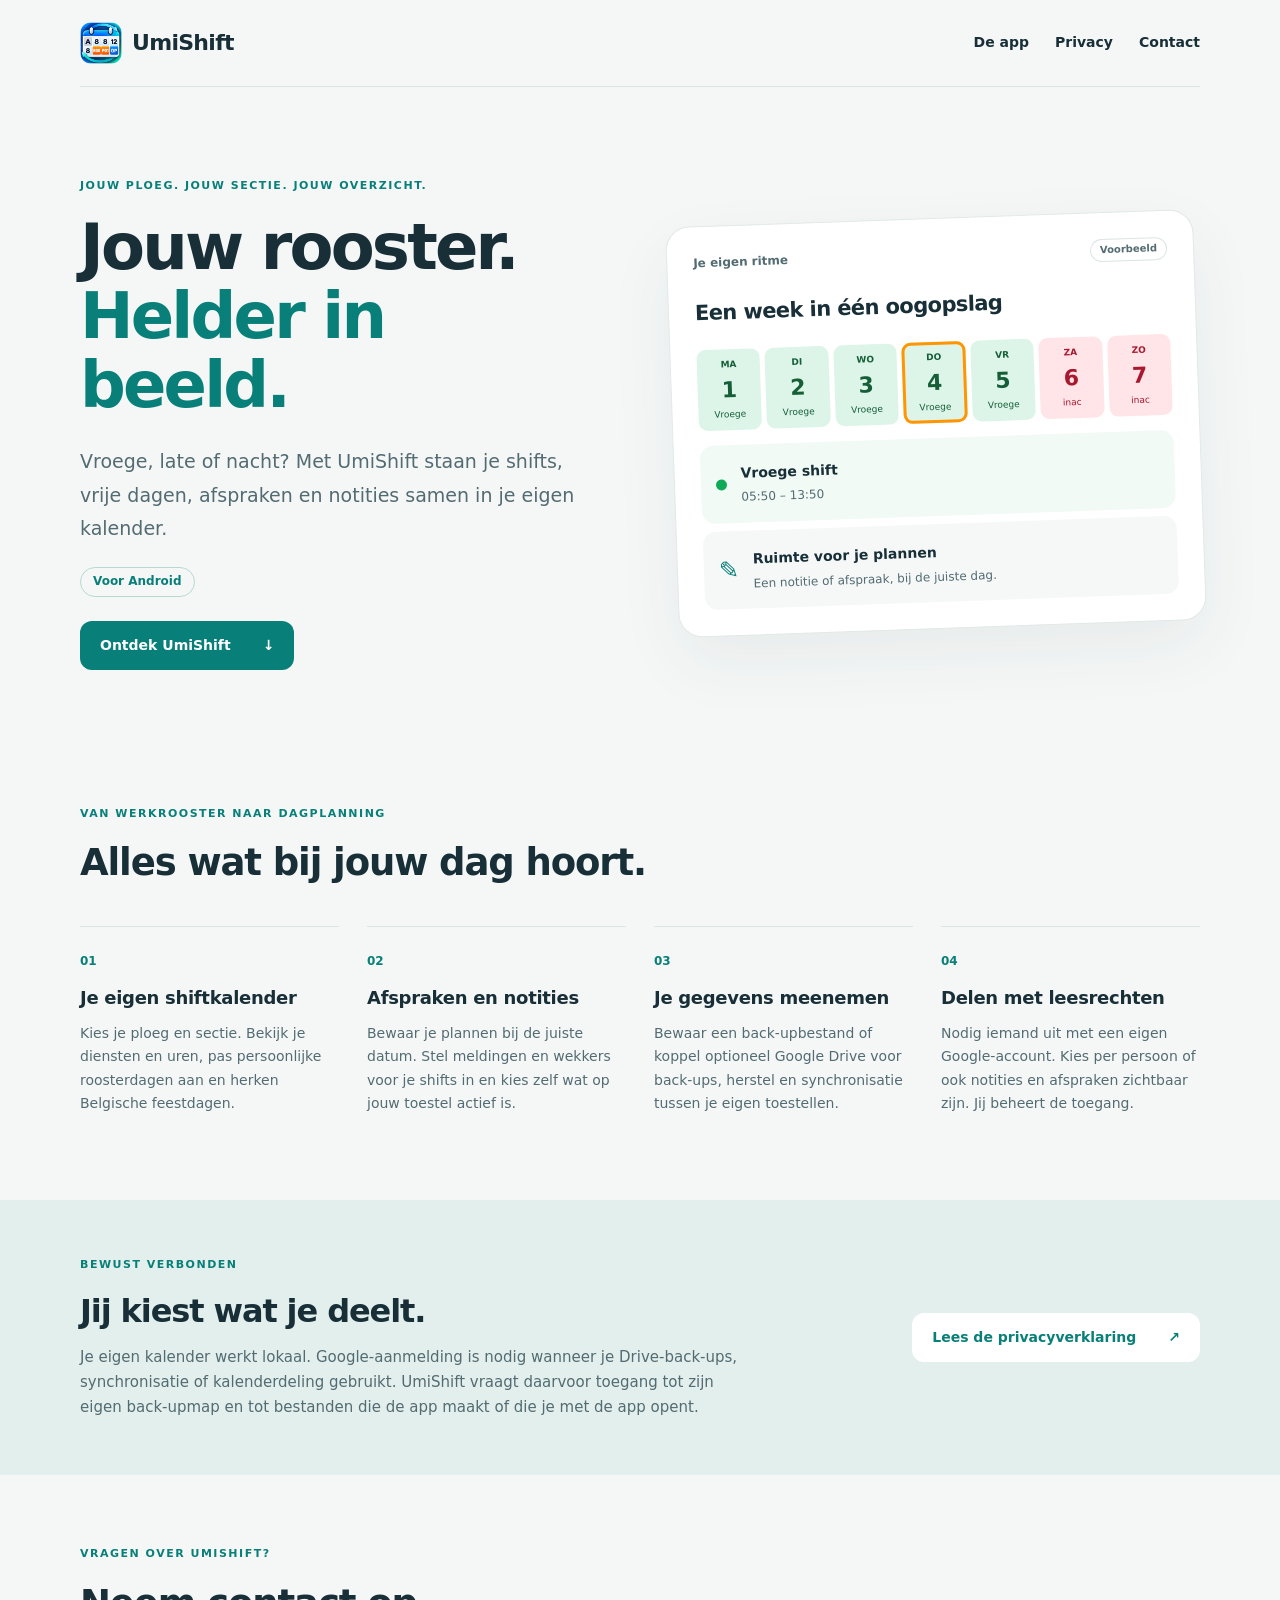
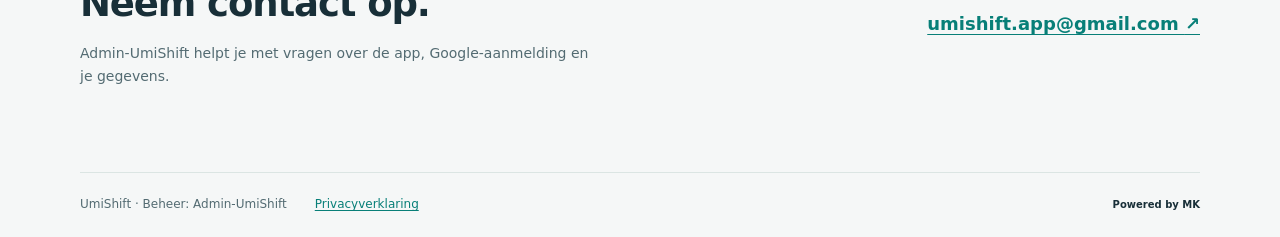
==== index.html @ 4f5712c9 "Add files via upload" ====
<!doctype html>
<html lang="nl">
<head>
  <meta charset="utf-8">
  <meta name="viewport" content="width=device-width, initial-scale=1">
  <meta name="description" content="UmiShift: je persoonlijke shiftrooster, afspraken en notities in één overzicht. Met optionele Google Drive-back-ups en kalenderdeling met leesrechten.">
  <!-- Google Search Console: voeg de ontvangen google-site-verification-meta-tag hier toe. -->
  <title>UmiShift · Jouw rooster, helder in beeld</title>
  <link rel="icon" type="image/png" href="icon.png">
  <link rel="stylesheet" href="style.css">
</head>
<body>
  <a class="skip" href="#inhoud">Naar de inhoud</a>
  <header class="site-header wrap">
    <a class="brand" href="./" aria-label="UmiShift, startpagina"><img src="icon.png" alt="" width="42" height="42"><span>UmiShift</span></a>
    <nav aria-label="Hoofdnavigatie"><a href="#mogelijkheden">De app</a><a href="privacy.html">Privacy</a><a href="mailto:umishift.app@gmail.com">Contact</a></nav>
  </header>
  <main id="inhoud">
    <section class="hero wrap">
      <div class="hero-copy">
        <p class="eyebrow">JOUW PLOEG. JOUW SECTIE. JOUW OVERZICHT.</p>
        <h1>Jouw rooster.<br><span>Helder in beeld.</span></h1>
        <p class="intro">Vroege, late of nacht? Met UmiShift staan je shifts, vrije dagen, afspraken en notities samen in je eigen kalender.</p>
        <p class="platform">Voor Android</p>
        <a class="button" href="#mogelijkheden">Ontdek UmiShift <span aria-hidden="true">↓</span></a>
      </div>
      <div class="calendar-demo" aria-label="Voorbeeld van een shiftkalender; dit zijn geen persoonlijke gegevens">
        <div class="demo-top"><span>Je eigen ritme</span><span class="demo-tag">Voorbeeld</span></div>
        <div class="demo-title">Een week in één oogopslag</div>
        <div class="demo-grid">
          <div><span>MA</span><strong>1</strong><small>Vroege</small></div>
          <div><span>DI</span><strong>2</strong><small>Vroege</small></div>
          <div><span>WO</span><strong>3</strong><small>Vroege</small></div>
          <div class="demo-selected"><span>DO</span><strong>4</strong><small>Vroege</small></div>
          <div><span>VR</span><strong>5</strong><small>Vroege</small></div>
          <div class="demo-off"><span>ZA</span><strong>6</strong><small>inac</small></div>
          <div class="demo-off"><span>ZO</span><strong>7</strong><small>inac</small></div>
        </div>
        <div class="demo-day"><span class="dot" aria-hidden="true"></span><div><strong>Vroege shift</strong><p>05:50 – 13:50</p></div></div>
        <div class="demo-note"><span aria-hidden="true">✎</span><div><strong>Ruimte voor je plannen</strong><p>Een notitie of afspraak, bij de juiste dag.</p></div></div>
      </div>
    </section>
    <section class="features wrap" id="mogelijkheden" aria-labelledby="features-title">
      <p class="eyebrow">VAN WERKROOSTER NAAR DAGPLANNING</p>
      <h2 id="features-title">Alles wat bij jouw dag hoort.</h2>
      <div class="feature-grid">
        <article><span class="number">01</span><h3>Je eigen shiftkalender</h3><p>Kies je ploeg en sectie. Bekijk je diensten en uren, pas persoonlijke roosterdagen aan en herken Belgische feestdagen.</p></article>
        <article><span class="number">02</span><h3>Afspraken en notities</h3><p>Bewaar je plannen bij de juiste datum. Stel meldingen en wekkers voor je shifts in en kies zelf wat op jouw toestel actief is.</p></article>
        <article><span class="number">03</span><h3>Je gegevens meenemen</h3><p>Bewaar een back-upbestand of koppel optioneel Google Drive voor back-ups, herstel en synchronisatie tussen je eigen toestellen.</p></article>
        <article><span class="number">04</span><h3>Delen met leesrechten</h3><p>Nodig iemand uit met een eigen Google-account. Kies per persoon of ook notities en afspraken zichtbaar zijn. Jij beheert de toegang.</p></article>
      </div>
    </section>
    <section class="privacy-strip">
      <div class="wrap privacy-strip-inner"><div><p class="eyebrow">BEWUST VERBONDEN</p><h2>Jij kiest wat je deelt.</h2><p>Je eigen kalender werkt lokaal. Google-aanmelding is nodig wanneer je Drive-back-ups, synchronisatie of kalenderdeling gebruikt. UmiShift vraagt daarvoor toegang tot zijn eigen back-upmap en tot bestanden die de app maakt of die je met de app opent.</p></div><a class="button button-light" href="privacy.html">Lees de privacyverklaring <span aria-hidden="true">↗</span></a></div>
    </section>
    <section class="contact wrap" aria-labelledby="contact-title"><div><p class="eyebrow">VRAGEN OVER UMISHIFT?</p><h2 id="contact-title">Neem contact op.</h2><p>Admin-UmiShift helpt je met vragen over de app, Google-aanmelding en je gegevens.</p></div><a class="contact-link" href="mailto:umishift.app@gmail.com">umishift.app@gmail.com <span aria-hidden="true">↗</span></a></section>
  </main>
  <footer class="site-footer wrap"><span>UmiShift · Beheer: Admin-UmiShift</span><a href="privacy.html">Privacyverklaring</a><small>Powered by MK</small></footer>
</body>
</html>
---- style.css ----
:root{color-scheme:light;--ink:#182f38;--teal:#087f78;--paper:#f5f7f7;--muted:#536b72;--line:#dbe5e3}*{box-sizing:border-box}html{scroll-behavior:smooth;scroll-padding-top:24px}body{margin:0;background:var(--paper);color:var(--ink);font-family:system-ui,-apple-system,"Segoe UI",sans-serif;font-size:16px;line-height:1.65}a{color:var(--teal);text-underline-offset:.2em}a:hover{text-decoration-thickness:2px}a:focus-visible{outline:3px solid #ff9500;outline-offset:5px;border-radius:3px}.wrap{width:min(1120px,calc(100% - 48px));margin-inline:auto}.skip{position:absolute;top:-100px;left:12px;background:white;padding:12px;z-index:10}.skip:focus{top:10px}.site-header{display:flex;justify-content:space-between;align-items:center;gap:20px;padding-block:22px;border-bottom:1px solid var(--line)}.brand{display:flex;align-items:center;gap:10px;font-size:22px;font-weight:800;letter-spacing:-.7px;color:var(--ink);text-decoration:none}.brand img{border-radius:11px}.site-header nav{display:flex;gap:26px;flex-wrap:wrap;font-size:14px;font-weight:600}.site-header nav a{color:var(--ink);text-decoration:none}.site-header nav a:hover{text-decoration:underline}.hero{display:grid;grid-template-columns:1fr 1fr;gap:64px;align-items:center;padding-block:90px 100px}.eyebrow{font-size:11px;letter-spacing:1.5px;font-weight:800;color:var(--teal);margin:0 0 18px}h1{font-size:clamp(40px,5.2vw,64px);font-weight:800;line-height:1.08;letter-spacing:-2.8px;margin:0 0 25px}h1 span{color:var(--teal)}.intro{font-size:19px;line-height:1.75;color:var(--muted);margin:0 0 22px}.platform{display:inline-flex;font-size:12px;font-weight:700;border:1px solid #b8d8d2;border-radius:30px;padding:4px 12px;color:var(--teal);margin:0 0 24px}.button{display:flex;align-items:center;justify-content:space-between;gap:32px;width:fit-content;padding:13px 20px;border-radius:12px;background:var(--teal);color:white;text-decoration:none;font-weight:700;font-size:14px;transition:background .15s}.button:hover{background:#05615c}.calendar-demo{padding:26px;background:white;border:1px solid #e1e9e7;border-radius:24px;box-shadow:0 25px 65px #183e3710;transform:rotate(-2deg)}.demo-top{display:flex;align-items:center;justify-content:space-between;gap:12px;font-size:12px;font-weight:700;color:var(--muted)}.demo-tag{border:1px solid var(--line);border-radius:20px;padding:2px 9px;font-size:10px}.demo-title{font-weight:750;font-size:21px;letter-spacing:-.6px;margin-block:20px}.demo-grid{display:grid;grid-template-columns:repeat(7,minmax(0,1fr));gap:5px}.demo-grid>div{padding:8px 1px;background:#ddf5e8;color:#155e37;text-align:center;border-radius:9px;display:flex;flex-direction:column;align-items:center}.demo-grid span{font-size:9px;font-weight:700}.demo-grid strong{font-size:22px;line-height:1.6}.demo-grid small{font-size:9px}.demo-grid .demo-off{background:#ffe5e8;color:#a8182f}.demo-grid .demo-selected{outline:3px solid #ff9500;outline-offset:-3px}.demo-day,.demo-note{display:flex;align-items:center;gap:14px;border-radius:13px;padding:15px;margin-top:15px}.demo-day{background:#f1faf5}.demo-note{background:#f6f8f8;margin-top:8px}.demo-day strong,.demo-note strong{font-size:14px}.demo-day p,.demo-note p{font-size:12px;color:var(--muted);margin:2px 0 0}.dot{width:11px;height:11px;border-radius:50%;background:#10a957;flex-shrink:0}.demo-note>span{color:var(--teal);font-size:24px}.features{padding-block:35px 85px}h2{font-size:clamp(28px,3vw,37px);font-weight:750;letter-spacing:-1.1px;line-height:1.2;margin:0 0 25px}.feature-grid{display:grid;grid-template-columns:repeat(4,1fr);gap:28px;margin-top:40px}.feature-grid article{border-top:1px solid var(--line);padding-top:20px}.number{font-size:12px;color:var(--teal);font-weight:750}h3{font-size:18px;line-height:1.35;margin:13px 0 12px;letter-spacing:-.3px}.feature-grid p{font-size:14px;color:var(--muted);margin:0}.privacy-strip{background:#e3efec;padding-block:56px}.privacy-strip-inner{display:flex;gap:55px;align-items:center;justify-content:space-between}.privacy-strip-inner>div{max-width:680px}.privacy-strip h2{font-size:32px;margin-bottom:15px}.privacy-strip p:not(.eyebrow){font-size:15px;color:var(--muted);margin-bottom:0}.button-light{background:white;color:var(--teal);flex-shrink:0}.button-light:hover{background:#f7fbfa}.contact{padding-block:70px;display:flex;align-items:center;justify-content:space-between;gap:40px}.contact h2{margin-bottom:16px}.contact p:not(.eyebrow){max-width:520px;color:var(--muted);font-size:14px}.contact-link{font-weight:700;font-size:18px;overflow-wrap:anywhere}.site-footer{border-top:1px solid var(--line);padding-block:22px;display:flex;align-items:center;gap:28px;font-size:12px;color:var(--muted);flex-wrap:wrap}.site-footer small{margin-left:auto;font-size:10px;font-weight:800;color:var(--ink)}.policy{max-width:800px;padding-block:65px 75px}.policy h1{font-size:clamp(35px,5vw,52px);letter-spacing:-1.8px;overflow-wrap:anywhere}.policy-date{font-size:13px;color:var(--muted);margin-block:-10px 25px}.policy .intro{font-size:18px}.policy section{padding-block:20px;border-bottom:1px solid var(--line)}.policy h2{font-size:23px;letter-spacing:-.5px;margin:12px 0 15px}.policy p,.policy li{font-size:15px}.policy li{padding-left:4px;margin-bottom:8px}.policy ul{padding-left:22px}.policy code{background:#e7eeec;padding:2px 5px;border-radius:4px;overflow-wrap:anywhere;font-size:13px}.policy>.button{margin-top:35px}@media(max-width:1000px){.hero{gap:34px}.calendar-demo{padding:20px}.demo-title{font-size:18px}.privacy-strip-inner{flex-direction:column;align-items:flex-start;gap:26px}.feature-grid{grid-template-columns:repeat(2,1fr)}.contact{align-items:flex-start;flex-direction:column;gap:12px}}@media(max-width:660px){.wrap{width:calc(100% - 36px)}.site-header{padding-block:16px;gap:15px;align-items:flex-start}.brand{font-size:20px;gap:7px}.brand img{width:34px;height:34px}.site-header nav{gap:10px 16px;font-size:12px;justify-content:flex-end}.hero{grid-template-columns:1fr;padding-block:48px 55px;gap:42px}h1{font-size:45px;letter-spacing:-2px}.intro{font-size:17px}.eyebrow{font-size:10px;letter-spacing:1.1px}.calendar-demo{max-width:450px;width:100%;margin-inline:auto;transform:none;padding:18px}.demo-title{font-size:20px}.demo-grid strong{font-size:21px}.features{padding-block:20px 50px}.feature-grid{gap:28px 22px;margin-top:25px}.feature-grid p{font-size:13px}h3{font-size:16px}.privacy-strip{padding-block:38px}.privacy-strip h2{font-size:29px}.contact{padding-block:44px}.contact-link{font-size:16px}.site-footer{gap:12px 24px}.site-footer small{margin-left:0;width:100%}.policy{padding-block:40px 50px}.policy h1{font-size:38px}.policy h2{font-size:21px}.policy .intro{font-size:17px}}@media(prefers-reduced-motion:reduce){html{scroll-behavior:auto}.button{transition:none}}
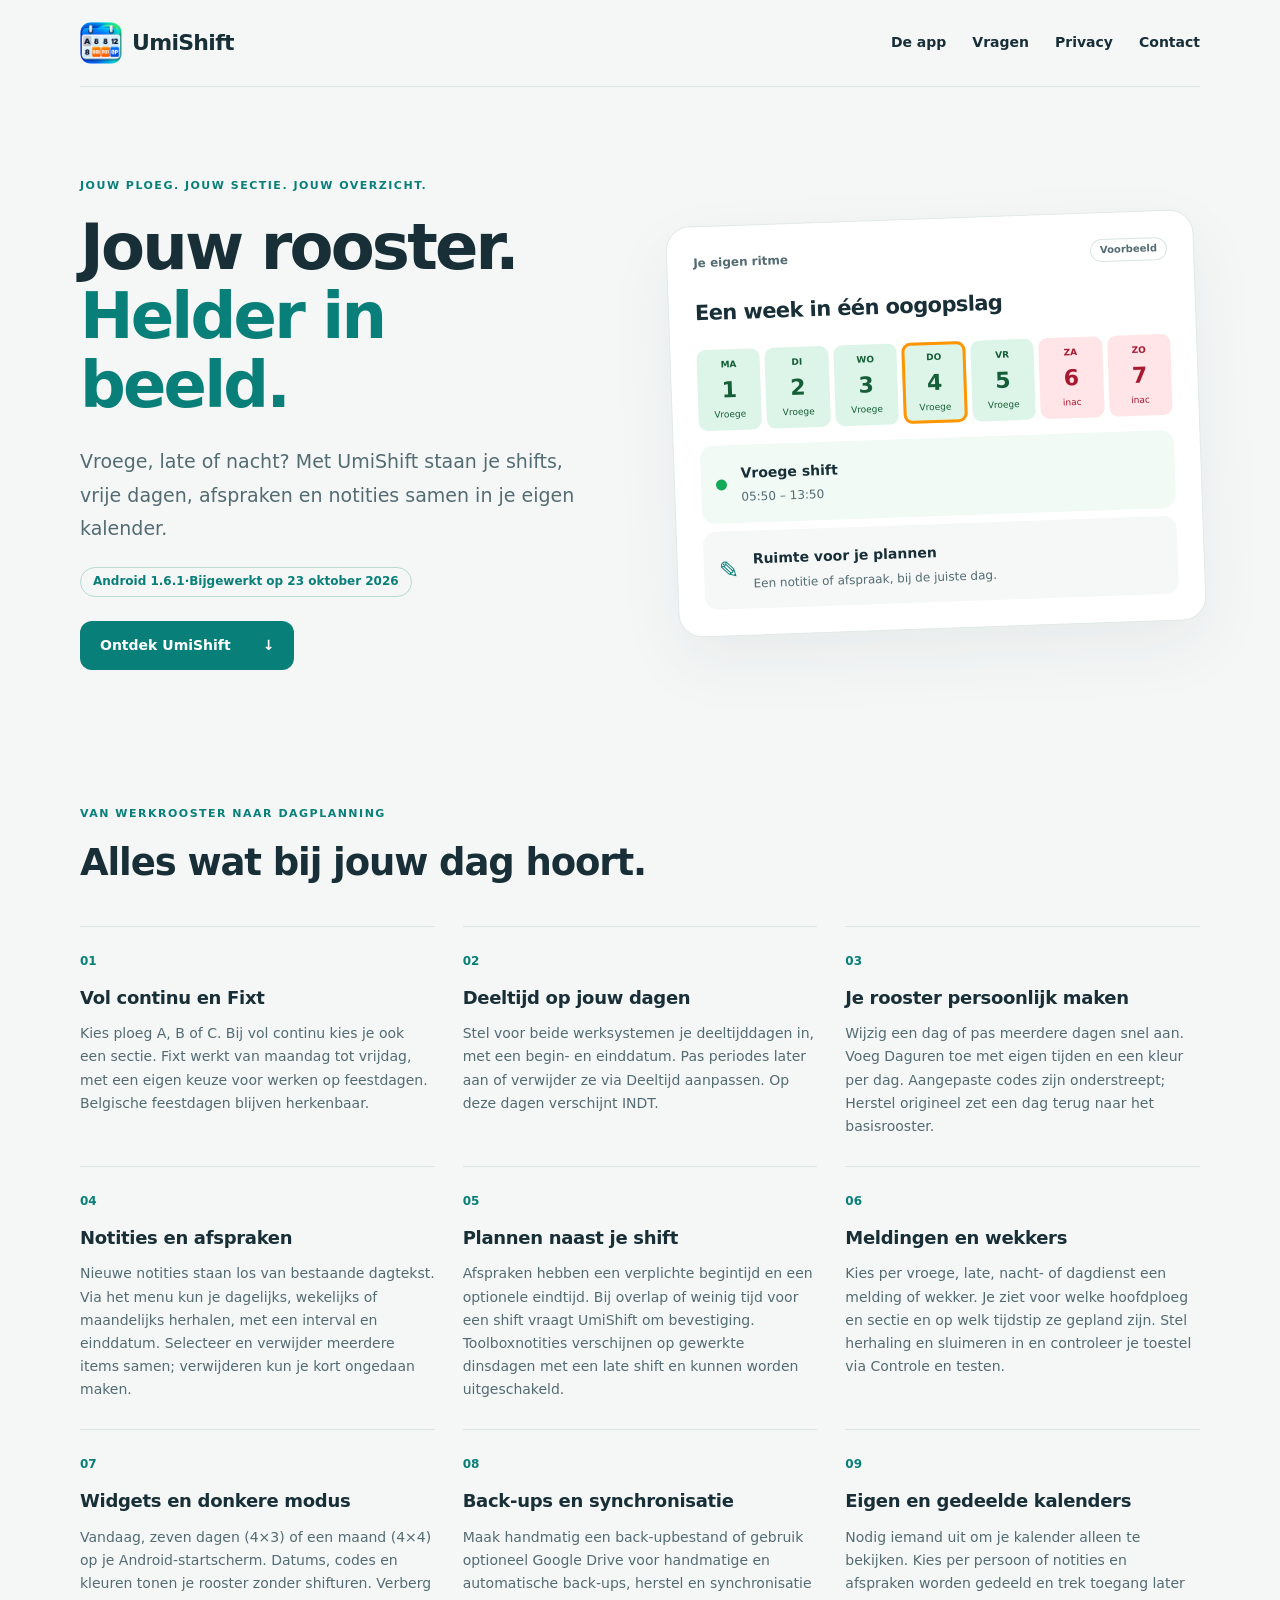
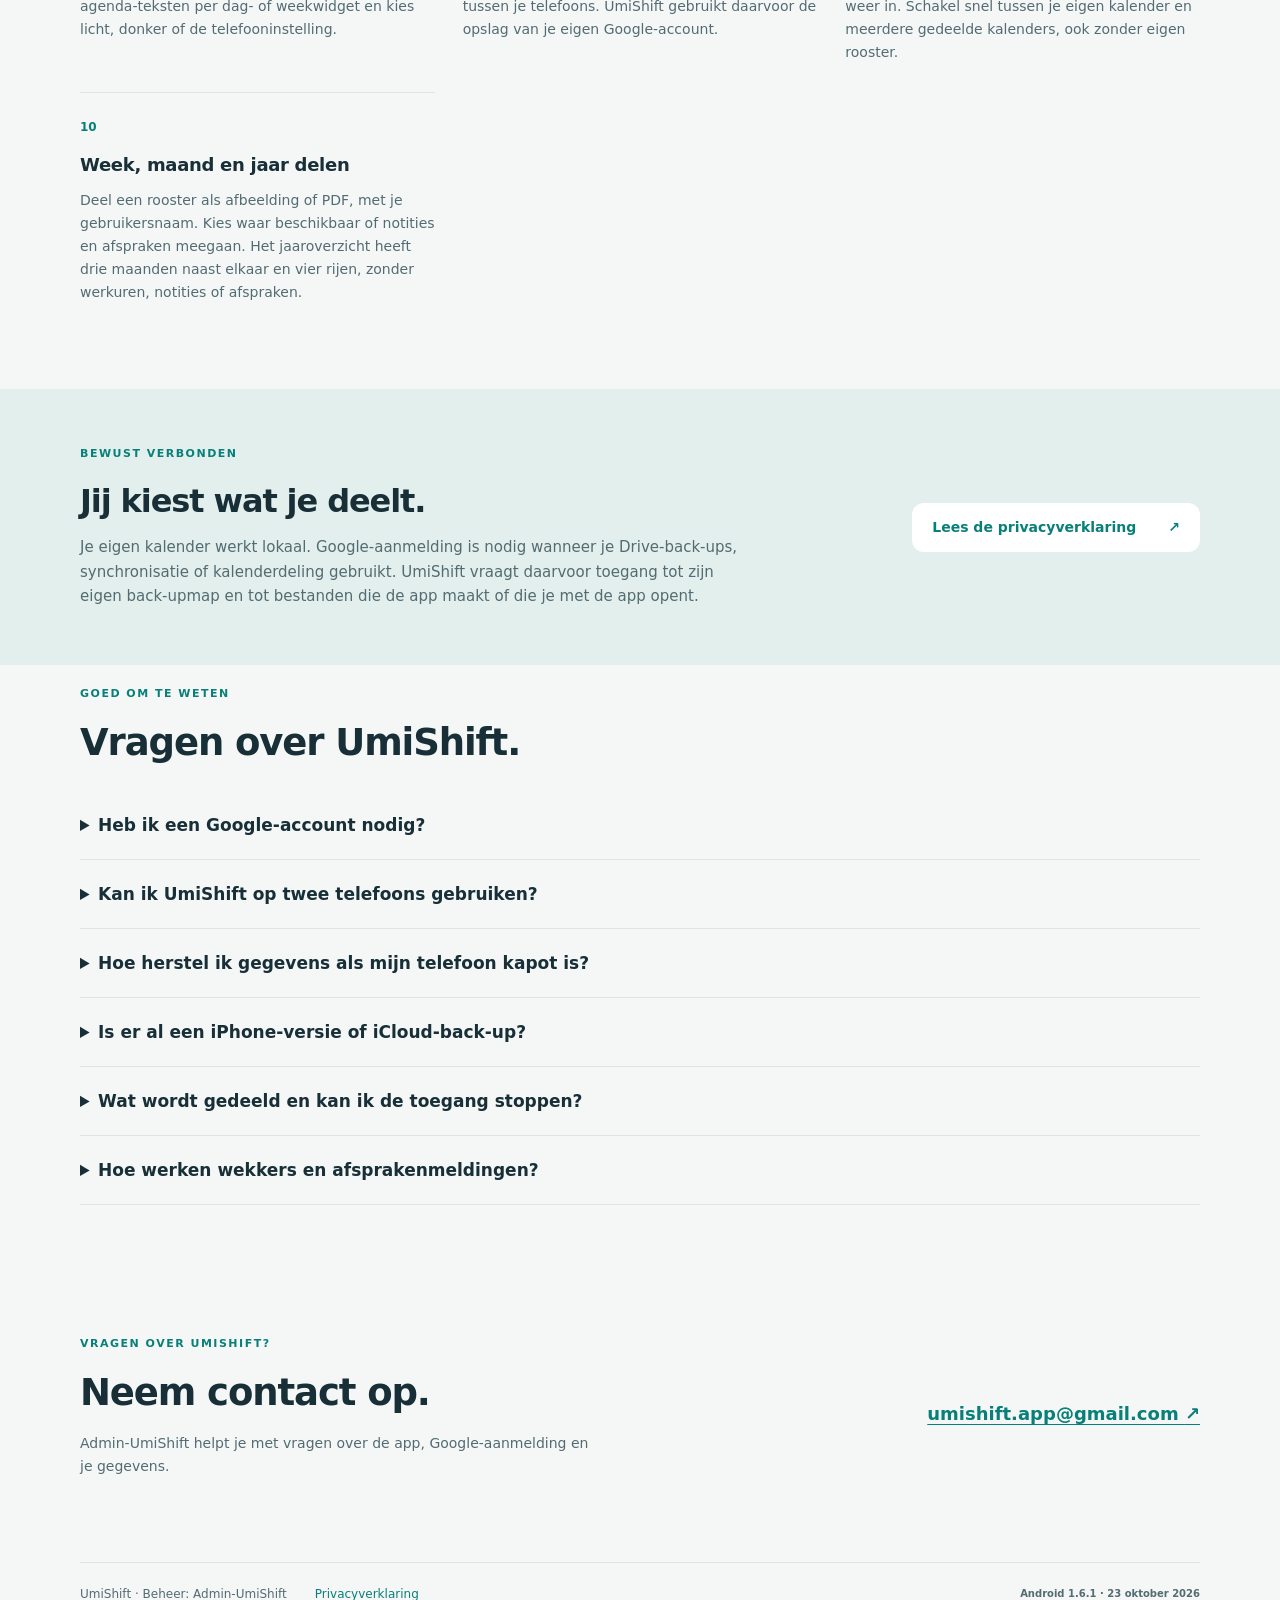
==== commit 2aebde23: "Update UmiShift website for Android 1.6.1" ====
--- a/index.html
+++ b/index.html
@@ -4,7 +4,7 @@
   <meta charset="utf-8">
   <meta name="viewport" content="width=device-width, initial-scale=1">
   <meta name="description" content="UmiShift: je persoonlijke shiftrooster, afspraken en notities in één overzicht. Met optionele Google Drive-back-ups en kalenderdeling met leesrechten.">
-  <!-- Google Search Console: voeg de ontvangen google-site-verification-meta-tag hier toe. -->
+  <meta name="google-site-verification" content="CKSwrVfB30yDJoSFj_7Dti12ZYlIlhqrHgDrj8dcSVE" />
   <title>UmiShift · Jouw rooster, helder in beeld</title>
   <link rel="icon" type="image/png" href="icon.png">
   <link rel="stylesheet" href="style.css">
@@ -13,7 +13,7 @@
   <a class="skip" href="#inhoud">Naar de inhoud</a>
   <header class="site-header wrap">
     <a class="brand" href="./" aria-label="UmiShift, startpagina"><img src="icon.png" alt="" width="42" height="42"><span>UmiShift</span></a>
-    <nav aria-label="Hoofdnavigatie"><a href="#mogelijkheden">De app</a><a href="privacy.html">Privacy</a><a href="mailto:umishift.app@gmail.com">Contact</a></nav>
+    <nav aria-label="Hoofdnavigatie"><a href="#mogelijkheden">De app</a><a href="#vragen">Vragen</a><a href="privacy.html">Privacy</a><a href="mailto:umishift.app@gmail.com">Contact</a></nav>
   </header>
   <main id="inhoud">
     <section class="hero wrap">
@@ -21,7 +21,7 @@
         <p class="eyebrow">JOUW PLOEG. JOUW SECTIE. JOUW OVERZICHT.</p>
         <h1>Jouw rooster.<br><span>Helder in beeld.</span></h1>
         <p class="intro">Vroege, late of nacht? Met UmiShift staan je shifts, vrije dagen, afspraken en notities samen in je eigen kalender.</p>
-        <p class="platform">Voor Android</p>
+        <p class="platform">Android 1.6.1 <span aria-hidden="true">&middot;</span> Bijgewerkt op 23 oktober 2026</p>
         <a class="button" href="#mogelijkheden">Ontdek UmiShift <span aria-hidden="true">↓</span></a>
       </div>
       <div class="calendar-demo" aria-label="Voorbeeld van een shiftkalender; dit zijn geen persoonlijke gegevens">
@@ -44,17 +44,32 @@
       <p class="eyebrow">VAN WERKROOSTER NAAR DAGPLANNING</p>
       <h2 id="features-title">Alles wat bij jouw dag hoort.</h2>
       <div class="feature-grid">
-        <article><span class="number">01</span><h3>Je eigen shiftkalender</h3><p>Kies je ploeg en sectie. Bekijk je diensten en uren, pas persoonlijke roosterdagen aan en herken Belgische feestdagen.</p></article>
-        <article><span class="number">02</span><h3>Afspraken en notities</h3><p>Bewaar je plannen bij de juiste datum. Stel meldingen en wekkers voor je shifts in en kies zelf wat op jouw toestel actief is.</p></article>
-        <article><span class="number">03</span><h3>Je gegevens meenemen</h3><p>Bewaar een back-upbestand of koppel optioneel Google Drive voor back-ups, herstel en synchronisatie tussen je eigen toestellen.</p></article>
-        <article><span class="number">04</span><h3>Delen met leesrechten</h3><p>Nodig iemand uit met een eigen Google-account. Kies per persoon of ook notities en afspraken zichtbaar zijn. Jij beheert de toegang.</p></article>
+        <article><span class="number">01</span><h3>Vol continu en Fixt</h3><p>Kies ploeg A, B of C. Bij vol continu kies je ook een sectie. Fixt werkt van maandag tot vrijdag, met een eigen keuze voor werken op feestdagen. Belgische feestdagen blijven herkenbaar.</p></article>
+        <article><span class="number">02</span><h3>Deeltijd op jouw dagen</h3><p>Stel voor beide werksystemen je deeltijddagen in, met een begin- en einddatum. Pas periodes later aan of verwijder ze via Deeltijd aanpassen. Op deze dagen verschijnt INDT.</p></article>
+        <article><span class="number">03</span><h3>Je rooster persoonlijk maken</h3><p>Wijzig een dag of pas meerdere dagen snel aan. Voeg Daguren toe met eigen tijden en een kleur per dag. Aangepaste codes zijn onderstreept; Herstel origineel zet een dag terug naar het basisrooster.</p></article>
+        <article><span class="number">04</span><h3>Notities en afspraken</h3><p>Nieuwe notities staan los van bestaande dagtekst. Via het menu kun je dagelijks, wekelijks of maandelijks herhalen, met een interval en einddatum. Selecteer en verwijder meerdere items samen; verwijderen kun je kort ongedaan maken.</p></article>
+        <article><span class="number">05</span><h3>Plannen naast je shift</h3><p>Afspraken hebben een verplichte begintijd en een optionele eindtijd. Bij overlap of weinig tijd voor een shift vraagt UmiShift om bevestiging. Toolboxnotities verschijnen op gewerkte dinsdagen met een late shift en kunnen worden uitgeschakeld.</p></article>
+        <article><span class="number">06</span><h3>Meldingen en wekkers</h3><p>Kies per vroege, late, nacht- of dagdienst een melding of wekker. Je ziet voor welke hoofdploeg en sectie en op welk tijdstip ze gepland zijn. Stel herhaling en sluimeren in en controleer je toestel via Controle en testen.</p></article>
+        <article><span class="number">07</span><h3>Widgets en donkere modus</h3><p>Vandaag, zeven dagen (4&times;3) of een maand (4&times;4) op je Android-startscherm. Datums, codes en kleuren tonen je rooster zonder shifturen. Verberg agenda-teksten per dag- of weekwidget en kies licht, donker of de telefooninstelling.</p></article>
+        <article><span class="number">08</span><h3>Back-ups en synchronisatie</h3><p>Maak handmatig een back-upbestand of gebruik optioneel Google Drive voor handmatige en automatische back-ups, herstel en synchronisatie tussen je telefoons. UmiShift gebruikt daarvoor de opslag van je eigen Google-account.</p></article>
+        <article><span class="number">09</span><h3>Eigen en gedeelde kalenders</h3><p>Nodig iemand uit om je kalender alleen te bekijken. Kies per persoon of notities en afspraken worden gedeeld en trek toegang later weer in. Schakel snel tussen je eigen kalender en meerdere gedeelde kalenders, ook zonder eigen rooster.</p></article>
+        <article><span class="number">10</span><h3>Week, maand en jaar delen</h3><p>Deel een rooster als afbeelding of PDF, met je gebruikersnaam. Kies waar beschikbaar of notities en afspraken meegaan. Het jaaroverzicht heeft drie maanden naast elkaar en vier rijen, zonder werkuren, notities of afspraken.</p></article>
       </div>
     </section>
     <section class="privacy-strip">
       <div class="wrap privacy-strip-inner"><div><p class="eyebrow">BEWUST VERBONDEN</p><h2>Jij kiest wat je deelt.</h2><p>Je eigen kalender werkt lokaal. Google-aanmelding is nodig wanneer je Drive-back-ups, synchronisatie of kalenderdeling gebruikt. UmiShift vraagt daarvoor toegang tot zijn eigen back-upmap en tot bestanden die de app maakt of die je met de app opent.</p></div><a class="button button-light" href="privacy.html">Lees de privacyverklaring <span aria-hidden="true">↗</span></a></div>
     </section>
+    <section class="faq wrap" id="vragen" aria-labelledby="faq-title">
+      <p class="eyebrow">GOED OM TE WETEN</p><h2 id="faq-title">Vragen over UmiShift.</h2>
+      <details><summary>Heb ik een Google-account nodig?</summary><p>Je eigen rooster, persoonlijke wijzigingen, notities en afspraken werken lokaal zonder Google-aanmelding. Een Google-account is wel nodig voor Google Drive-back-ups, synchronisatie en het delen of openen van een gedeelde kalender. De website vraagt je niet om aan te melden.</p></details>
+      <details><summary>Kan ik UmiShift op twee telefoons gebruiken?</summary><p>Ja. Koppel op beide telefoons hetzelfde Google-account en schakel automatische back-up en synchronisatie in, of kies Nu synchroniseren. Offline wijzigingen worden later verwerkt. Android, je verbinding en batterij-instellingen bepalen wanneer achtergrondtaken kunnen starten. Meldingen en wekkers kun je per toestel aan- of uitzetten.</p></details>
+      <details><summary>Hoe herstel ik gegevens als mijn telefoon kapot is?</summary><p>Met een eerder voltooide Drive-back-up kun je op een nieuwe telefoon met hetzelfde Google-account herstellen, zonder de oude telefoon. Een handmatig .umishift-bestand kun je ook herstellen als je het buiten die telefoon hebt bewaard. Het ingebouwde basisrooster wordt opnieuw opgebouwd; je hoofdkeuze, wijzigingen, notities, afspraken en voorkeuren gaan mee.</p></details>
+      <details><summary>Is er al een iPhone-versie of iCloud-back-up?</summary><p>De huidige versie is alleen voor Android. Er is nog geen beschikbare iOS-app of automatische iCloud-back-up. Het overdraagbare UmiShift-back-upformaat is voorbereid op een latere iOS-versie. Een volledig iPhone-systeemback-upbestand kan niet in UmiShift worden geimporteerd.</p></details>
+      <details><summary>Wat wordt gedeeld en kan ik de toegang stoppen?</summary><p>Een uitnodiging geeft alleen leesrechten op de door jou gedeelde kalender. Notities en afspraken staan bij delen standaard uit; je kiest dit per ontvanger. Je kunt toegang intrekken via Kalender delen. Bestanden of screenshots die iemand eerder heeft bewaard, kun je daarmee niet terughalen.</p></details>
+      <details><summary>Hoe werken wekkers en afsprakenmeldingen?</summary><p>Je kiest per shift of een melding of wekker actief is. Shiftmeldingen zijn instelbaar van 30 tot 120 minuten vooraf; een wekker begint minimaal 60 minuten vooraf. Voor afspraken kies je zelf de meldingstijd. Gebruik Controle en testen bij Wekker of Meldingen om toestemmingen, alarmvolume en volledig scherm op jouw toestel te controleren.</p></details>
+    </section>
     <section class="contact wrap" aria-labelledby="contact-title"><div><p class="eyebrow">VRAGEN OVER UMISHIFT?</p><h2 id="contact-title">Neem contact op.</h2><p>Admin-UmiShift helpt je met vragen over de app, Google-aanmelding en je gegevens.</p></div><a class="contact-link" href="mailto:umishift.app@gmail.com">umishift.app@gmail.com <span aria-hidden="true">↗</span></a></section>
   </main>
-  <footer class="site-footer wrap"><span>UmiShift · Beheer: Admin-UmiShift</span><a href="privacy.html">Privacyverklaring</a><small>Powered by MK</small></footer>
+  <footer class="site-footer wrap"><span>UmiShift · Beheer: Admin-UmiShift</span><a href="privacy.html">Privacyverklaring</a><small>Android 1.6.1 &middot; 23 oktober 2026</small></footer>
 </body>
 </html>
--- a/style.css
+++ b/style.css
@@ -1 +1,6 @@
 :root{color-scheme:light;--ink:#182f38;--teal:#087f78;--paper:#f5f7f7;--muted:#536b72;--line:#dbe5e3}*{box-sizing:border-box}html{scroll-behavior:smooth;scroll-padding-top:24px}body{margin:0;background:var(--paper);color:var(--ink);font-family:system-ui,-apple-system,"Segoe UI",sans-serif;font-size:16px;line-height:1.65}a{color:var(--teal);text-underline-offset:.2em}a:hover{text-decoration-thickness:2px}a:focus-visible{outline:3px solid #ff9500;outline-offset:5px;border-radius:3px}.wrap{width:min(1120px,calc(100% - 48px));margin-inline:auto}.skip{position:absolute;top:-100px;left:12px;background:white;padding:12px;z-index:10}.skip:focus{top:10px}.site-header{display:flex;justify-content:space-between;align-items:center;gap:20px;padding-block:22px;border-bottom:1px solid var(--line)}.brand{display:flex;align-items:center;gap:10px;font-size:22px;font-weight:800;letter-spacing:-.7px;color:var(--ink);text-decoration:none}.brand img{border-radius:11px}.site-header nav{display:flex;gap:26px;flex-wrap:wrap;font-size:14px;font-weight:600}.site-header nav a{color:var(--ink);text-decoration:none}.site-header nav a:hover{text-decoration:underline}.hero{display:grid;grid-template-columns:1fr 1fr;gap:64px;align-items:center;padding-block:90px 100px}.eyebrow{font-size:11px;letter-spacing:1.5px;font-weight:800;color:var(--teal);margin:0 0 18px}h1{font-size:clamp(40px,5.2vw,64px);font-weight:800;line-height:1.08;letter-spacing:-2.8px;margin:0 0 25px}h1 span{color:var(--teal)}.intro{font-size:19px;line-height:1.75;color:var(--muted);margin:0 0 22px}.platform{display:inline-flex;font-size:12px;font-weight:700;border:1px solid #b8d8d2;border-radius:30px;padding:4px 12px;color:var(--teal);margin:0 0 24px}.button{display:flex;align-items:center;justify-content:space-between;gap:32px;width:fit-content;padding:13px 20px;border-radius:12px;background:var(--teal);color:white;text-decoration:none;font-weight:700;font-size:14px;transition:background .15s}.button:hover{background:#05615c}.calendar-demo{padding:26px;background:white;border:1px solid #e1e9e7;border-radius:24px;box-shadow:0 25px 65px #183e3710;transform:rotate(-2deg)}.demo-top{display:flex;align-items:center;justify-content:space-between;gap:12px;font-size:12px;font-weight:700;color:var(--muted)}.demo-tag{border:1px solid var(--line);border-radius:20px;padding:2px 9px;font-size:10px}.demo-title{font-weight:750;font-size:21px;letter-spacing:-.6px;margin-block:20px}.demo-grid{display:grid;grid-template-columns:repeat(7,minmax(0,1fr));gap:5px}.demo-grid>div{padding:8px 1px;background:#ddf5e8;color:#155e37;text-align:center;border-radius:9px;display:flex;flex-direction:column;align-items:center}.demo-grid span{font-size:9px;font-weight:700}.demo-grid strong{font-size:22px;line-height:1.6}.demo-grid small{font-size:9px}.demo-grid .demo-off{background:#ffe5e8;color:#a8182f}.demo-grid .demo-selected{outline:3px solid #ff9500;outline-offset:-3px}.demo-day,.demo-note{display:flex;align-items:center;gap:14px;border-radius:13px;padding:15px;margin-top:15px}.demo-day{background:#f1faf5}.demo-note{background:#f6f8f8;margin-top:8px}.demo-day strong,.demo-note strong{font-size:14px}.demo-day p,.demo-note p{font-size:12px;color:var(--muted);margin:2px 0 0}.dot{width:11px;height:11px;border-radius:50%;background:#10a957;flex-shrink:0}.demo-note>span{color:var(--teal);font-size:24px}.features{padding-block:35px 85px}h2{font-size:clamp(28px,3vw,37px);font-weight:750;letter-spacing:-1.1px;line-height:1.2;margin:0 0 25px}.feature-grid{display:grid;grid-template-columns:repeat(4,1fr);gap:28px;margin-top:40px}.feature-grid article{border-top:1px solid var(--line);padding-top:20px}.number{font-size:12px;color:var(--teal);font-weight:750}h3{font-size:18px;line-height:1.35;margin:13px 0 12px;letter-spacing:-.3px}.feature-grid p{font-size:14px;color:var(--muted);margin:0}.privacy-strip{background:#e3efec;padding-block:56px}.privacy-strip-inner{display:flex;gap:55px;align-items:center;justify-content:space-between}.privacy-strip-inner>div{max-width:680px}.privacy-strip h2{font-size:32px;margin-bottom:15px}.privacy-strip p:not(.eyebrow){font-size:15px;color:var(--muted);margin-bottom:0}.button-light{background:white;color:var(--teal);flex-shrink:0}.button-light:hover{background:#f7fbfa}.contact{padding-block:70px;display:flex;align-items:center;justify-content:space-between;gap:40px}.contact h2{margin-bottom:16px}.contact p:not(.eyebrow){max-width:520px;color:var(--muted);font-size:14px}.contact-link{font-weight:700;font-size:18px;overflow-wrap:anywhere}.site-footer{border-top:1px solid var(--line);padding-block:22px;display:flex;align-items:center;gap:28px;font-size:12px;color:var(--muted);flex-wrap:wrap}.site-footer small{margin-left:auto;font-size:10px;font-weight:800;color:var(--ink)}.policy{max-width:800px;padding-block:65px 75px}.policy h1{font-size:clamp(35px,5vw,52px);letter-spacing:-1.8px;overflow-wrap:anywhere}.policy-date{font-size:13px;color:var(--muted);margin-block:-10px 25px}.policy .intro{font-size:18px}.policy section{padding-block:20px;border-bottom:1px solid var(--line)}.policy h2{font-size:23px;letter-spacing:-.5px;margin:12px 0 15px}.policy p,.policy li{font-size:15px}.policy li{padding-left:4px;margin-bottom:8px}.policy ul{padding-left:22px}.policy code{background:#e7eeec;padding:2px 5px;border-radius:4px;overflow-wrap:anywhere;font-size:13px}.policy>.button{margin-top:35px}@media(max-width:1000px){.hero{gap:34px}.calendar-demo{padding:20px}.demo-title{font-size:18px}.privacy-strip-inner{flex-direction:column;align-items:flex-start;gap:26px}.feature-grid{grid-template-columns:repeat(2,1fr)}.contact{align-items:flex-start;flex-direction:column;gap:12px}}@media(max-width:660px){.wrap{width:calc(100% - 36px)}.site-header{padding-block:16px;gap:15px;align-items:flex-start}.brand{font-size:20px;gap:7px}.brand img{width:34px;height:34px}.site-header nav{gap:10px 16px;font-size:12px;justify-content:flex-end}.hero{grid-template-columns:1fr;padding-block:48px 55px;gap:42px}h1{font-size:45px;letter-spacing:-2px}.intro{font-size:17px}.eyebrow{font-size:10px;letter-spacing:1.1px}.calendar-demo{max-width:450px;width:100%;margin-inline:auto;transform:none;padding:18px}.demo-title{font-size:20px}.demo-grid strong{font-size:21px}.features{padding-block:20px 50px}.feature-grid{gap:28px 22px;margin-top:25px}.feature-grid p{font-size:13px}h3{font-size:16px}.privacy-strip{padding-block:38px}.privacy-strip h2{font-size:29px}.contact{padding-block:44px}.contact-link{font-size:16px}.site-footer{gap:12px 24px}.site-footer small{margin-left:0;width:100%}.policy{padding-block:40px 50px}.policy h1{font-size:38px}.policy h2{font-size:21px}.policy .intro{font-size:17px}}@media(prefers-reduced-motion:reduce){html{scroll-behavior:auto}.button{transition:none}}
+
+/* Current app information, retaining the existing UmiShift branding. */
+.feature-grid{grid-template-columns:repeat(3,minmax(0,1fr))}.feature-grid article{min-width:0}.feature-grid h3,.feature-grid p{overflow-wrap:anywhere}.faq{padding-block:20px 60px}.faq details{padding:20px 0;border-bottom:1px solid var(--line)}.faq summary{font-size:17px;font-weight:700;cursor:pointer;padding-right:15px}.faq details p{max-width:800px;color:var(--muted);font-size:15px;margin:14px 0 0}.site-header nav{flex-wrap:wrap}.site-footer small{font-weight:600;color:var(--muted)}a:focus-visible,summary:focus-visible{outline:3px solid #ff9500;outline-offset:5px;border-radius:4px}
+@media(max-width:1000px){.feature-grid{grid-template-columns:repeat(2,minmax(0,1fr))}}
+@media(max-width:660px){.feature-grid{grid-template-columns:1fr;gap:24px}.feature-grid p{font-size:15px}.feature-grid h3{font-size:19px}.faq{padding-block:10px 40px}.faq summary{font-size:16px}}
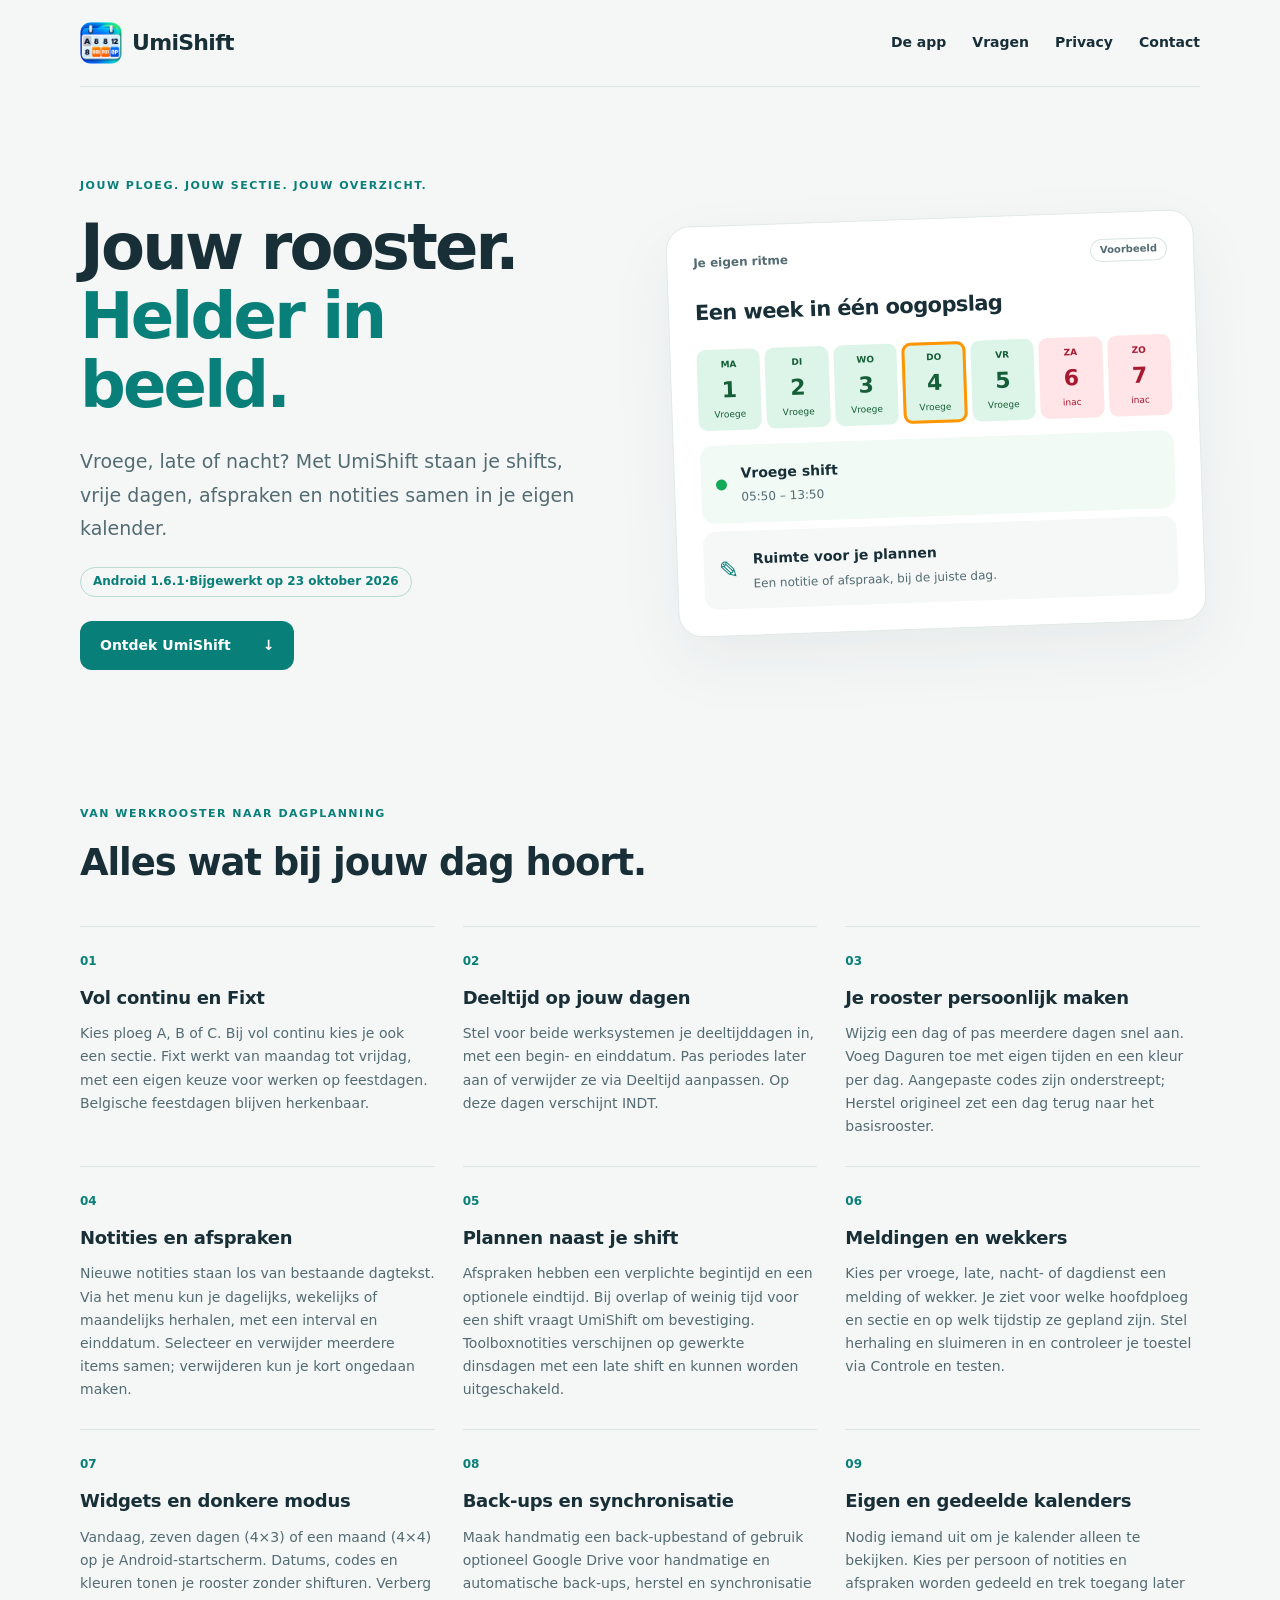
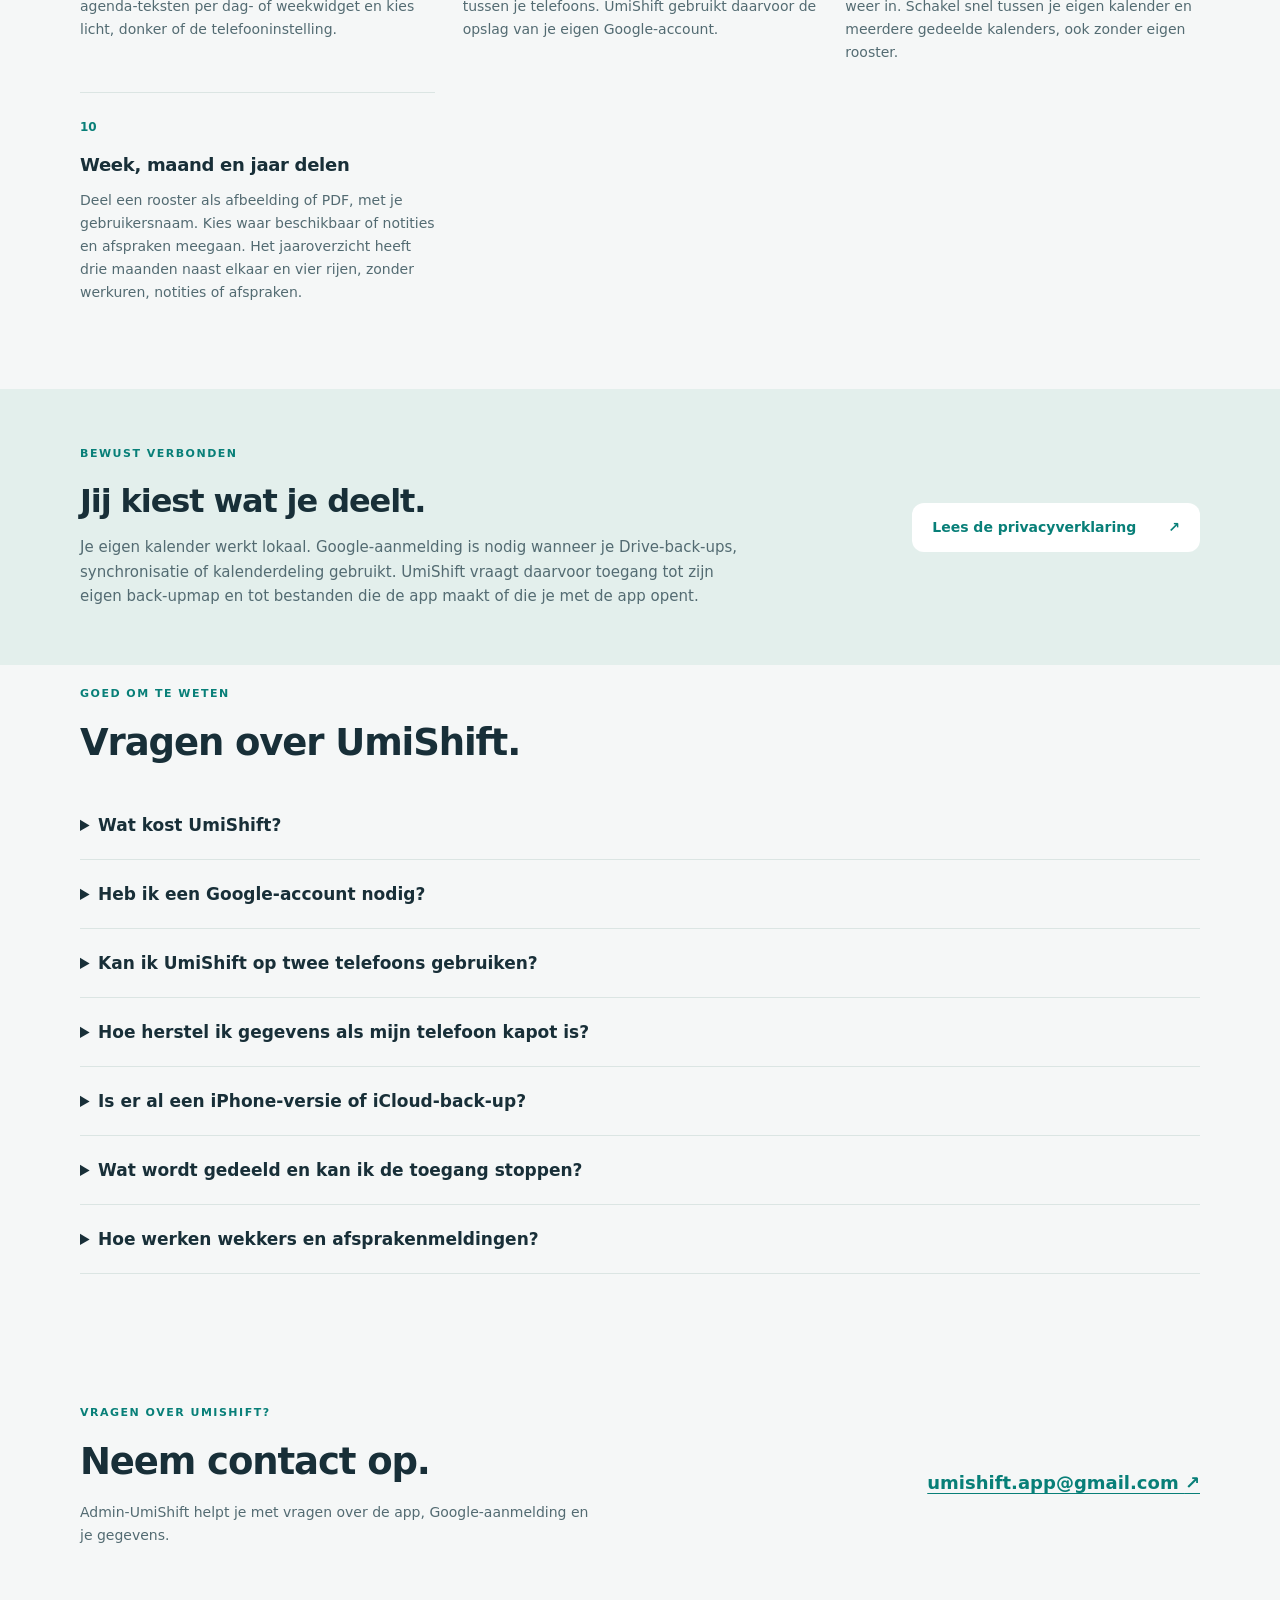
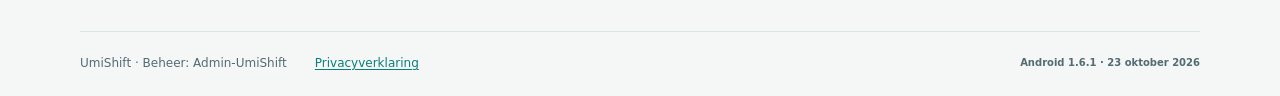
==== commit e6ffbbcc: "Update index.html" ====
--- a/index.html
+++ b/index.html
@@ -61,6 +61,7 @@
     </section>
     <section class="faq wrap" id="vragen" aria-labelledby="faq-title">
       <p class="eyebrow">GOED OM TE WETEN</p><h2 id="faq-title">Vragen over UmiShift.</h2>
+      <details><summary>Wat kost UmiShift?</summary><p>UmiShift is momenteel gratis te gebruiken. In de toekomst kunnen voor het gebruik of bepaalde functies kosten gelden via een aankoop in de app. Prijzen en voorwaarden worden vooraf duidelijk meegedeeld. Je betaalt alleen als je zelf een aankoop bevestigt.</p></details>
       <details><summary>Heb ik een Google-account nodig?</summary><p>Je eigen rooster, persoonlijke wijzigingen, notities en afspraken werken lokaal zonder Google-aanmelding. Een Google-account is wel nodig voor Google Drive-back-ups, synchronisatie en het delen of openen van een gedeelde kalender. De website vraagt je niet om aan te melden.</p></details>
       <details><summary>Kan ik UmiShift op twee telefoons gebruiken?</summary><p>Ja. Koppel op beide telefoons hetzelfde Google-account en schakel automatische back-up en synchronisatie in, of kies Nu synchroniseren. Offline wijzigingen worden later verwerkt. Android, je verbinding en batterij-instellingen bepalen wanneer achtergrondtaken kunnen starten. Meldingen en wekkers kun je per toestel aan- of uitzetten.</p></details>
       <details><summary>Hoe herstel ik gegevens als mijn telefoon kapot is?</summary><p>Met een eerder voltooide Drive-back-up kun je op een nieuwe telefoon met hetzelfde Google-account herstellen, zonder de oude telefoon. Een handmatig .umishift-bestand kun je ook herstellen als je het buiten die telefoon hebt bewaard. Het ingebouwde basisrooster wordt opnieuw opgebouwd; je hoofdkeuze, wijzigingen, notities, afspraken en voorkeuren gaan mee.</p></details>
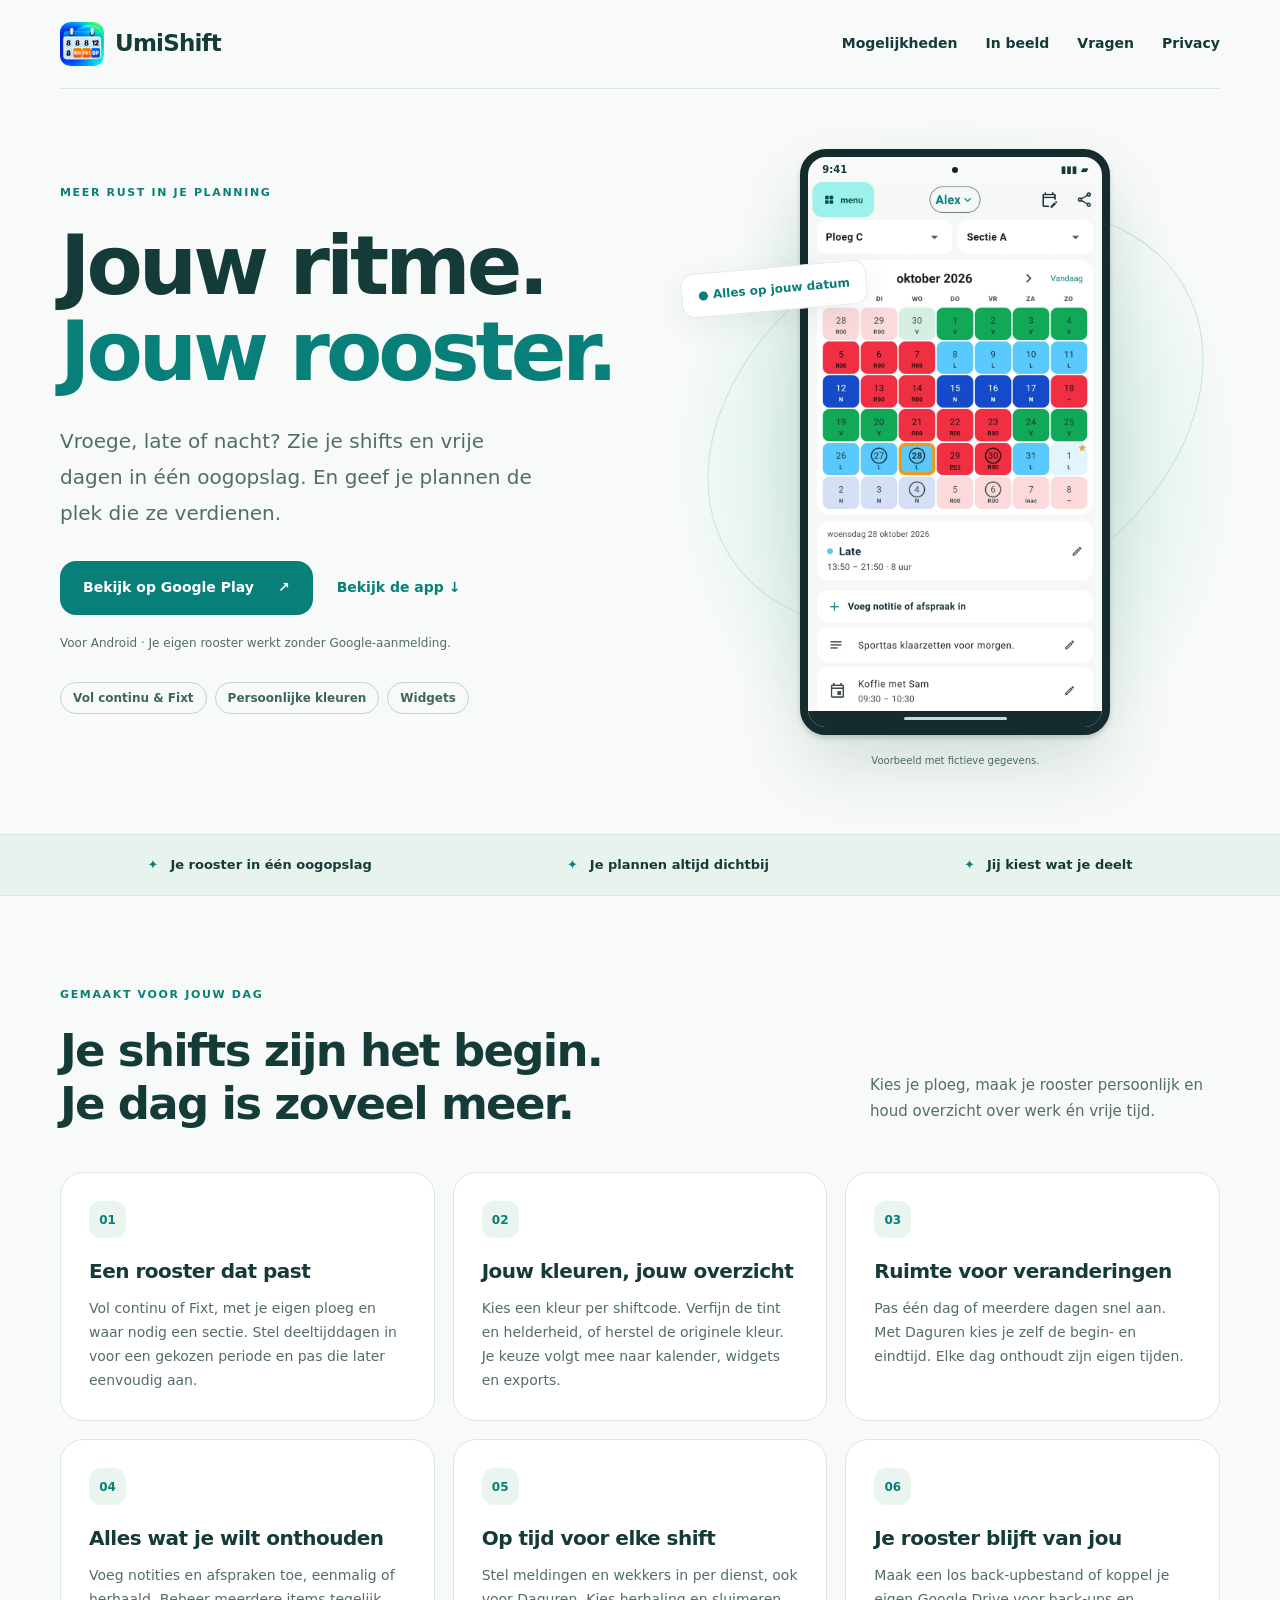
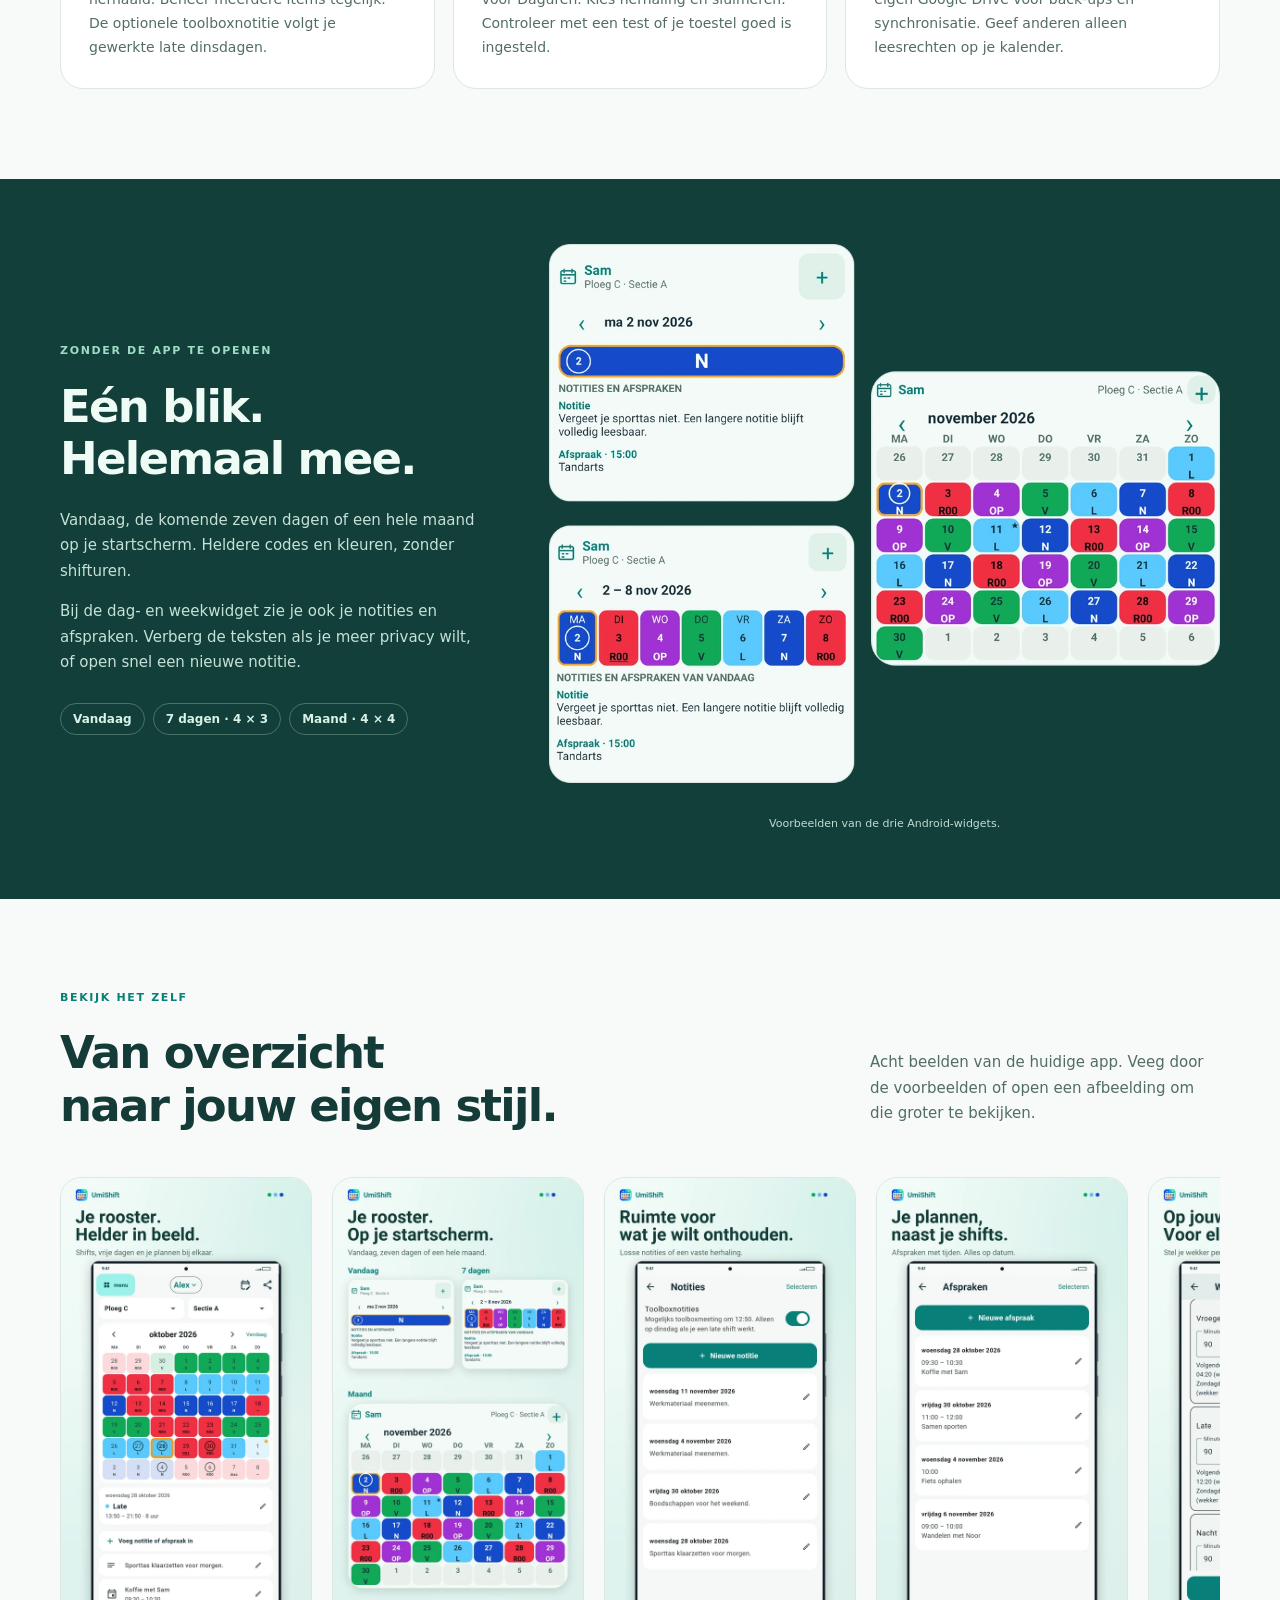
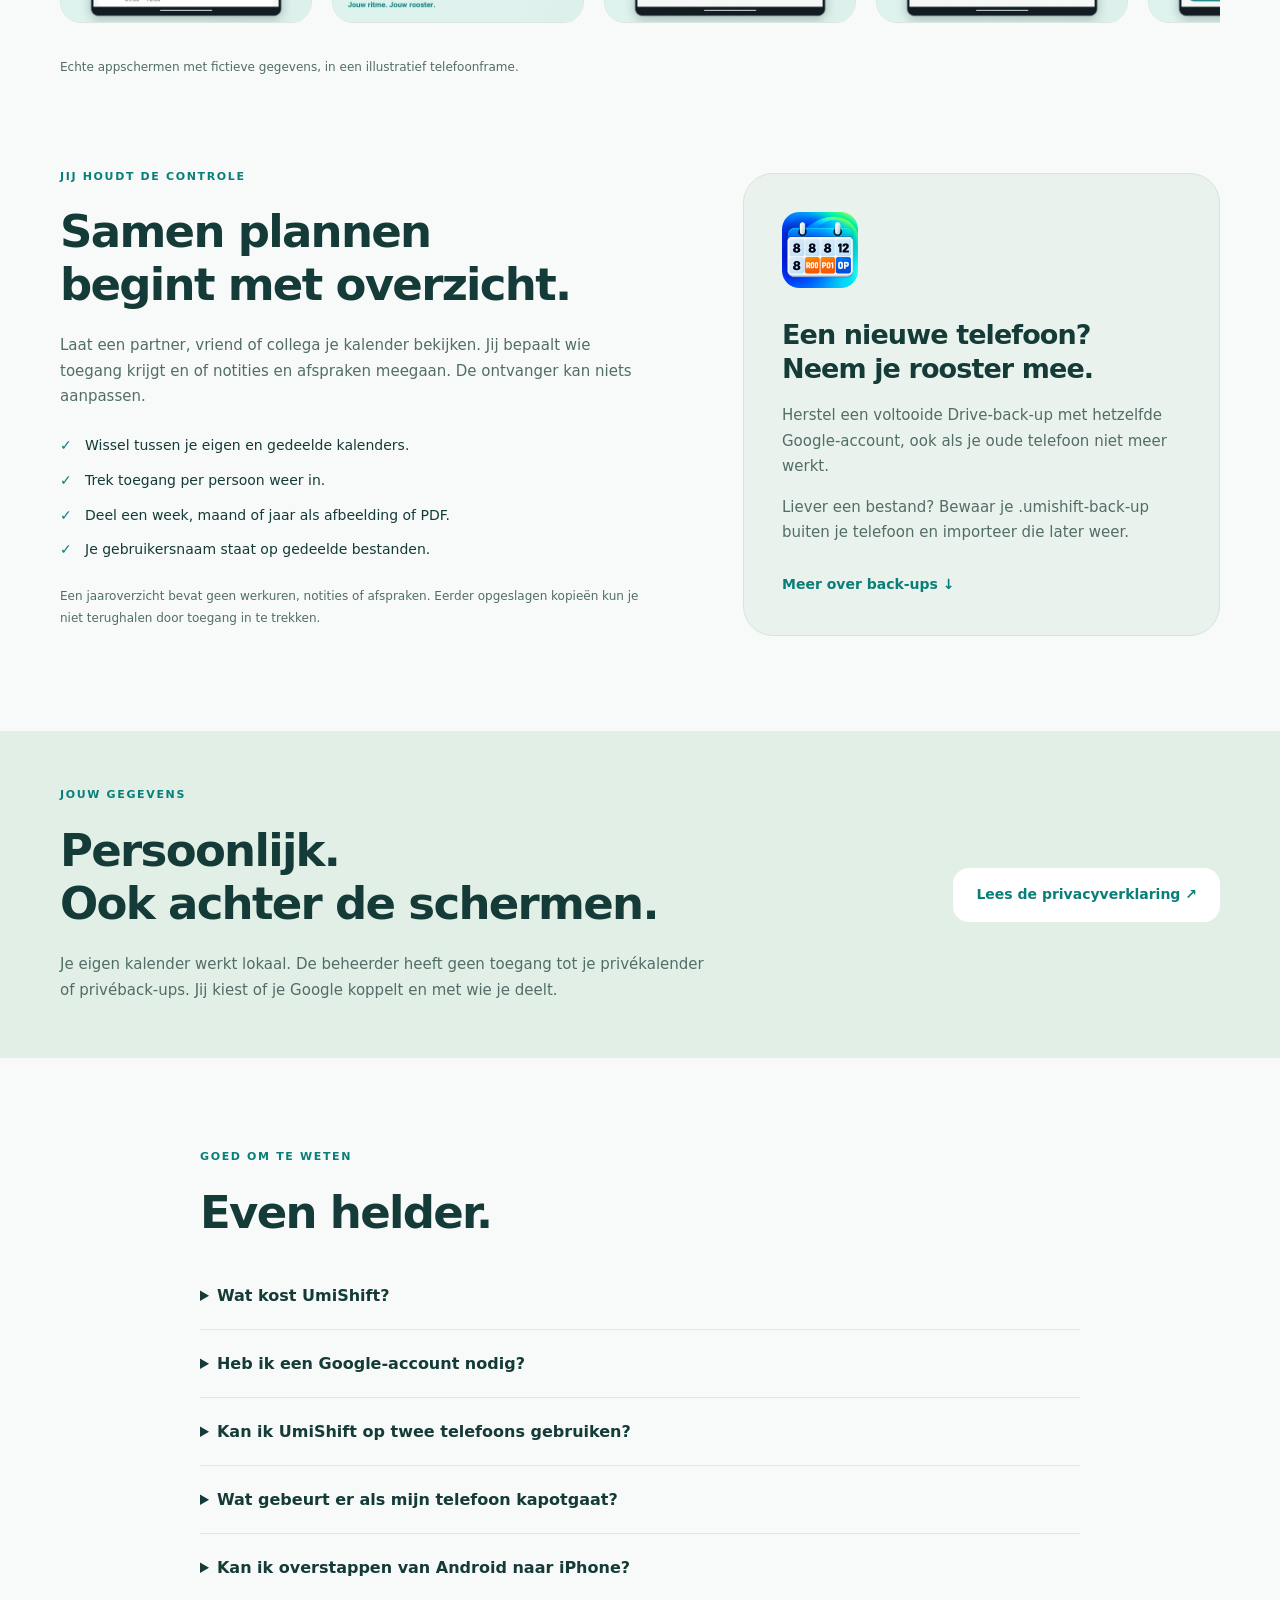
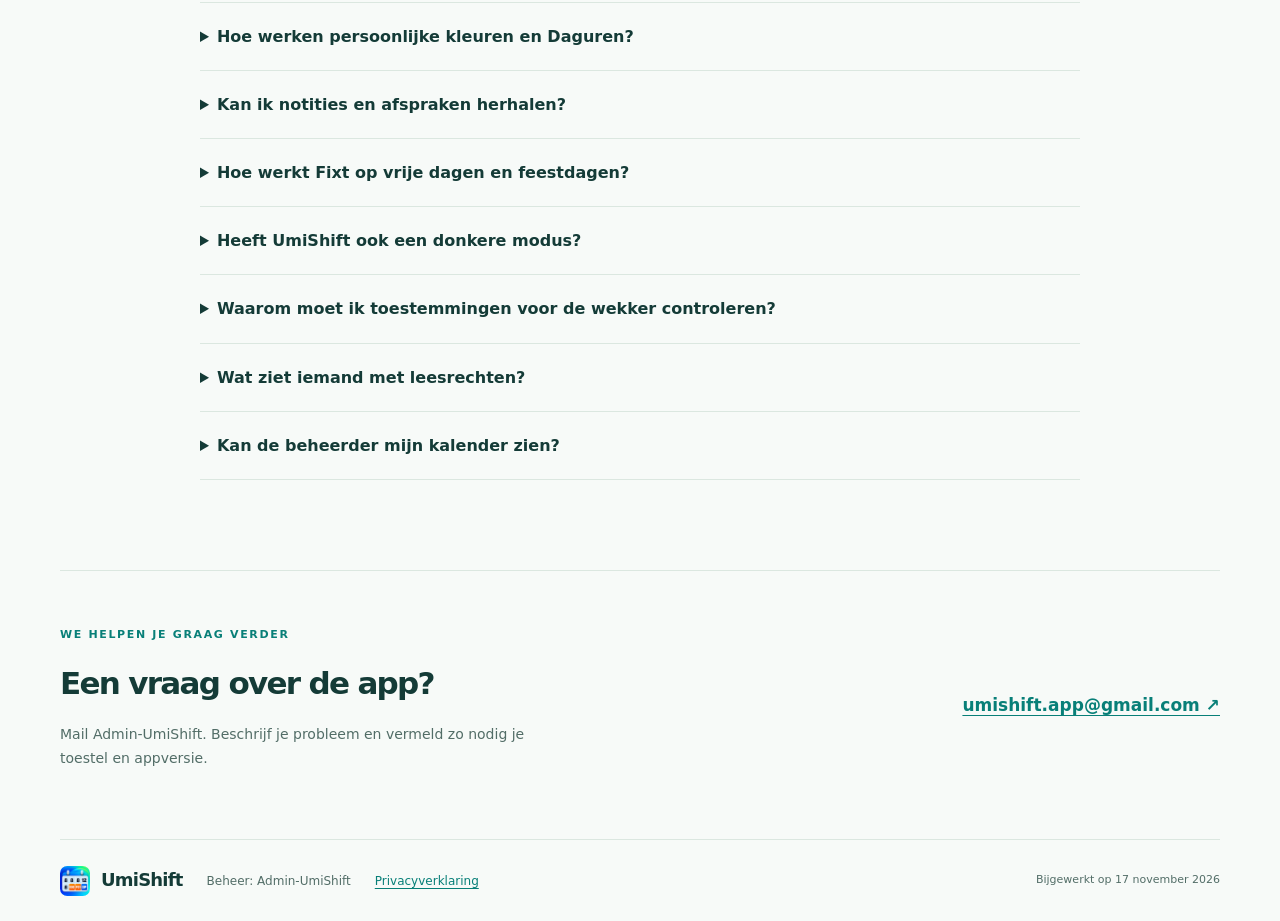
==== commit 0b7c0607: "Update UmiShift website, privacy and screenshots" ====
--- a/index.html
+++ b/index.html
@@ -3,74 +3,95 @@
 <head>
   <meta charset="utf-8">
   <meta name="viewport" content="width=device-width, initial-scale=1">
-  <meta name="description" content="UmiShift: je persoonlijke shiftrooster, afspraken en notities in één overzicht. Met optionele Google Drive-back-ups en kalenderdeling met leesrechten.">
-  <meta name="google-site-verification" content="CKSwrVfB30yDJoSFj_7Dti12ZYlIlhqrHgDrj8dcSVE" />
-  <title>UmiShift · Jouw rooster, helder in beeld</title>
-  <link rel="icon" type="image/png" href="icon.png">
+  <meta name="description" content="Jouw ritme. Jouw rooster. UmiShift voor Android brengt je shifts, notities en afspraken samen. Met eigen kleuren, widgets en optionele Google Drive-back-ups.">
+  <meta name="google-site-verification" content="CKSwrVfB30yDJoSFj_7Dti12ZYlIlhqrHgDrj8dcSVE">
+  <meta name="theme-color" content="#087f78">
+  <meta property="og:type" content="website">
+  <meta property="og:locale" content="nl_BE">
+  <meta property="og:title" content="UmiShift · Jouw ritme. Jouw rooster.">
+  <meta property="og:description" content="Je shifts en je plannen. Samen in één helder overzicht.">
+  <meta property="og:url" content="https://kolapps.github.io/">
+  <meta property="og:image" content="https://kolapps.github.io/images/social.png">
+  <meta property="og:image:alt" content="UmiShift met een voorbeeld van de kalender">
+  <title>UmiShift · Jouw ritme. Jouw rooster.</title>
+  <link rel="canonical" href="https://kolapps.github.io/">
+  <link rel="icon" type="image/png" sizes="32x32" href="favicon-32.png">
+  <link rel="apple-touch-icon" href="apple-touch-icon.png">
   <link rel="stylesheet" href="style.css">
 </head>
 <body>
   <a class="skip" href="#inhoud">Naar de inhoud</a>
   <header class="site-header wrap">
-    <a class="brand" href="./" aria-label="UmiShift, startpagina"><img src="icon.png" alt="" width="42" height="42"><span>UmiShift</span></a>
-    <nav aria-label="Hoofdnavigatie"><a href="#mogelijkheden">De app</a><a href="#vragen">Vragen</a><a href="privacy.html">Privacy</a><a href="mailto:umishift.app@gmail.com">Contact</a></nav>
+    <a class="brand" href="./" aria-label="UmiShift, startpagina"><img src="icon.png" alt="" width="44" height="44"><span>UmiShift</span></a>
+    <nav aria-label="Hoofdnavigatie"><a href="#mogelijkheden">Mogelijkheden</a><a href="#in-beeld">In beeld</a><a href="#vragen">Vragen</a><a href="privacy.html">Privacy</a></nav>
   </header>
   <main id="inhoud">
     <section class="hero wrap">
       <div class="hero-copy">
-        <p class="eyebrow">JOUW PLOEG. JOUW SECTIE. JOUW OVERZICHT.</p>
-        <h1>Jouw rooster.<br><span>Helder in beeld.</span></h1>
-        <p class="intro">Vroege, late of nacht? Met UmiShift staan je shifts, vrije dagen, afspraken en notities samen in je eigen kalender.</p>
-        <p class="platform">Android 1.6.1 <span aria-hidden="true">&middot;</span> Bijgewerkt op 23 oktober 2026</p>
-        <a class="button" href="#mogelijkheden">Ontdek UmiShift <span aria-hidden="true">↓</span></a>
+        <p class="eyebrow">MEER RUST IN JE PLANNING</p>
+        <h1>Jouw ritme.<br><span>Jouw rooster.</span></h1>
+        <p class="intro">Vroege, late of nacht? Zie je shifts en vrije dagen in één oogopslag. En geef je plannen de plek die ze verdienen.</p>
+        <div class="hero-actions"><a class="button" href="https://play.google.com/store/apps/details?id=be.umishift.app">Bekijk op Google Play <span aria-hidden="true">↗</span></a><a class="text-link" href="#in-beeld">Bekijk de app ↓</a></div>
+        <p class="fine-print">Voor Android · Je eigen rooster werkt zonder Google-aanmelding.</p>
+        <div class="hero-tags"><span>Vol continu &amp; Fixt</span><span>Persoonlijke kleuren</span><span>Widgets</span></div>
       </div>
-      <div class="calendar-demo" aria-label="Voorbeeld van een shiftkalender; dit zijn geen persoonlijke gegevens">
-        <div class="demo-top"><span>Je eigen ritme</span><span class="demo-tag">Voorbeeld</span></div>
-        <div class="demo-title">Een week in één oogopslag</div>
-        <div class="demo-grid">
-          <div><span>MA</span><strong>1</strong><small>Vroege</small></div>
-          <div><span>DI</span><strong>2</strong><small>Vroege</small></div>
-          <div><span>WO</span><strong>3</strong><small>Vroege</small></div>
-          <div class="demo-selected"><span>DO</span><strong>4</strong><small>Vroege</small></div>
-          <div><span>VR</span><strong>5</strong><small>Vroege</small></div>
-          <div class="demo-off"><span>ZA</span><strong>6</strong><small>inac</small></div>
-          <div class="demo-off"><span>ZO</span><strong>7</strong><small>inac</small></div>
-        </div>
-        <div class="demo-day"><span class="dot" aria-hidden="true"></span><div><strong>Vroege shift</strong><p>05:50 – 13:50</p></div></div>
-        <div class="demo-note"><span aria-hidden="true">✎</span><div><strong>Ruimte voor je plannen</strong><p>Een notitie of afspraak, bij de juiste dag.</p></div></div>
+      <figure class="hero-visual">
+        <div class="orbit" aria-hidden="true"></div><span class="floating-label">● Alles op jouw datum</span>
+        <div class="phone-mock"><div class="phone-status" aria-hidden="true"><span>9:41</span><i></i><span>▮▮▮ ▰</span></div><img src="images/calendar.webp" width="800" height="1440" alt="De UmiShift-kalender met gekleurde shiftcodes, een notitie en een afspraak" fetchpriority="high"><div class="phone-bottom" aria-hidden="true"></div></div>
+        <figcaption>Voorbeeld met fictieve gegevens.</figcaption>
+      </figure>
+    </section>
+    <div class="benefit-band"><div class="wrap"><span>Je rooster in één oogopslag</span><span>Je plannen altijd dichtbij</span><span>Jij kiest wat je deelt</span></div></div>
+    <section class="section wrap" id="mogelijkheden" aria-labelledby="features-title">
+      <div class="section-heading"><div><p class="eyebrow">GEMAAKT VOOR JOUW DAG</p><h2 id="features-title">Je shifts zijn het begin.<br>Je dag is zoveel meer.</h2></div><p>Kies je ploeg, maak je rooster persoonlijk en houd overzicht over werk én vrije tijd.</p></div>
+      <div class="feature-grid">
+        <article><span class="number">01</span><h3>Een rooster dat past</h3><p>Vol continu of Fixt, met je eigen ploeg en waar nodig een sectie. Stel deeltijddagen in voor een gekozen periode en pas die later eenvoudig aan.</p></article>
+        <article><span class="number">02</span><h3>Jouw kleuren, jouw overzicht</h3><p>Kies een kleur per shiftcode. Verfijn de tint en helderheid, of herstel de originele kleur. Je keuze volgt mee naar kalender, widgets en exports.</p></article>
+        <article><span class="number">03</span><h3>Ruimte voor veranderingen</h3><p>Pas één dag of meerdere dagen snel aan. Met Daguren kies je zelf de begin- en eindtijd. Elke dag onthoudt zijn eigen tijden.</p></article>
+        <article><span class="number">04</span><h3>Alles wat je wilt onthouden</h3><p>Voeg notities en afspraken toe, eenmalig of herhaald. Beheer meerdere items tegelijk. De optionele toolboxnotitie volgt je gewerkte late dinsdagen.</p></article>
+        <article><span class="number">05</span><h3>Op tijd voor elke shift</h3><p>Stel meldingen en wekkers in per dienst, ook voor Daguren. Kies herhaling en sluimeren. Controleer met een test of je toestel goed is ingesteld.</p></article>
+        <article><span class="number">06</span><h3>Je rooster blijft van jou</h3><p>Maak een los back-upbestand of koppel je eigen Google Drive voor back-ups en synchronisatie. Geef anderen alleen leesrechten op je kalender.</p></article>
       </div>
     </section>
-    <section class="features wrap" id="mogelijkheden" aria-labelledby="features-title">
-      <p class="eyebrow">VAN WERKROOSTER NAAR DAGPLANNING</p>
-      <h2 id="features-title">Alles wat bij jouw dag hoort.</h2>
-      <div class="feature-grid">
-        <article><span class="number">01</span><h3>Vol continu en Fixt</h3><p>Kies ploeg A, B of C. Bij vol continu kies je ook een sectie. Fixt werkt van maandag tot vrijdag, met een eigen keuze voor werken op feestdagen. Belgische feestdagen blijven herkenbaar.</p></article>
-        <article><span class="number">02</span><h3>Deeltijd op jouw dagen</h3><p>Stel voor beide werksystemen je deeltijddagen in, met een begin- en einddatum. Pas periodes later aan of verwijder ze via Deeltijd aanpassen. Op deze dagen verschijnt INDT.</p></article>
-        <article><span class="number">03</span><h3>Je rooster persoonlijk maken</h3><p>Wijzig een dag of pas meerdere dagen snel aan. Voeg Daguren toe met eigen tijden en een kleur per dag. Aangepaste codes zijn onderstreept; Herstel origineel zet een dag terug naar het basisrooster.</p></article>
-        <article><span class="number">04</span><h3>Notities en afspraken</h3><p>Nieuwe notities staan los van bestaande dagtekst. Via het menu kun je dagelijks, wekelijks of maandelijks herhalen, met een interval en einddatum. Selecteer en verwijder meerdere items samen; verwijderen kun je kort ongedaan maken.</p></article>
-        <article><span class="number">05</span><h3>Plannen naast je shift</h3><p>Afspraken hebben een verplichte begintijd en een optionele eindtijd. Bij overlap of weinig tijd voor een shift vraagt UmiShift om bevestiging. Toolboxnotities verschijnen op gewerkte dinsdagen met een late shift en kunnen worden uitgeschakeld.</p></article>
-        <article><span class="number">06</span><h3>Meldingen en wekkers</h3><p>Kies per vroege, late, nacht- of dagdienst een melding of wekker. Je ziet voor welke hoofdploeg en sectie en op welk tijdstip ze gepland zijn. Stel herhaling en sluimeren in en controleer je toestel via Controle en testen.</p></article>
-        <article><span class="number">07</span><h3>Widgets en donkere modus</h3><p>Vandaag, zeven dagen (4&times;3) of een maand (4&times;4) op je Android-startscherm. Datums, codes en kleuren tonen je rooster zonder shifturen. Verberg agenda-teksten per dag- of weekwidget en kies licht, donker of de telefooninstelling.</p></article>
-        <article><span class="number">08</span><h3>Back-ups en synchronisatie</h3><p>Maak handmatig een back-upbestand of gebruik optioneel Google Drive voor handmatige en automatische back-ups, herstel en synchronisatie tussen je telefoons. UmiShift gebruikt daarvoor de opslag van je eigen Google-account.</p></article>
-        <article><span class="number">09</span><h3>Eigen en gedeelde kalenders</h3><p>Nodig iemand uit om je kalender alleen te bekijken. Kies per persoon of notities en afspraken worden gedeeld en trek toegang later weer in. Schakel snel tussen je eigen kalender en meerdere gedeelde kalenders, ook zonder eigen rooster.</p></article>
-        <article><span class="number">10</span><h3>Week, maand en jaar delen</h3><p>Deel een rooster als afbeelding of PDF, met je gebruikersnaam. Kies waar beschikbaar of notities en afspraken meegaan. Het jaaroverzicht heeft drie maanden naast elkaar en vier rijen, zonder werkuren, notities of afspraken.</p></article>
-      </div>
+    <section class="widget-section" aria-labelledby="widget-title"><div class="wrap widget-layout">
+      <div><p class="eyebrow">ZONDER DE APP TE OPENEN</p><h2 id="widget-title">Eén blik.<br>Helemaal mee.</h2><p>Vandaag, de komende zeven dagen of een hele maand op je startscherm. Heldere codes en kleuren, zonder shifturen.</p><p>Bij de dag- en weekwidget zie je ook je notities en afspraken. Verberg de teksten als je meer privacy wilt, of open snel een nieuwe notitie.</p><div class="hero-tags"><span>Vandaag</span><span>7 dagen · 4 × 3</span><span>Maand · 4 × 4</span></div></div>
+      <figure><img src="images/widgets.webp" width="1000" height="840" alt="De echte UmiShift-widgets voor vandaag, zeven dagen en een maand" loading="lazy"><figcaption>Voorbeelden van de drie Android-widgets.</figcaption></figure>
+    </div></section>
+    <section class="section wrap" id="in-beeld" aria-labelledby="screens-title">
+      <div class="section-heading"><div><p class="eyebrow">BEKIJK HET ZELF</p><h2 id="screens-title">Van overzicht<br>naar jouw eigen stijl.</h2></div><p>Acht beelden van de huidige app. Veeg door de voorbeelden of open een afbeelding om die groter te bekijken.</p></div>
+      <div class="screenshot-gallery" tabindex="0" role="region" aria-label="Acht voorbeelden van UmiShift; horizontaal scrollbaar">
+        <a href="images/01-kalender.webp"><img src="images/01-kalender.webp" alt="Kalender met shifts, notitie en afspraak" width="540" height="960" loading="lazy"></a>
+        <a href="images/02-widgets.webp"><img src="images/02-widgets.webp" alt="Widgets voor vandaag, zeven dagen en de maand" width="540" height="960" loading="lazy"></a>
+        <a href="images/03-notities.webp"><img src="images/03-notities.webp" alt="Notities en de schakelaar voor toolboxnotities" width="540" height="960" loading="lazy"></a>
+        <a href="images/04-afspraken.webp"><img src="images/04-afspraken.webp" alt="Afspraken met begin- en eindtijden" width="540" height="960" loading="lazy"></a>
+        <a href="images/05-wekker.webp"><img src="images/05-wekker.webp" alt="Wekkerinstellingen per shift" width="540" height="960" loading="lazy"></a>
+        <a href="images/06-backups.webp"><img src="images/06-backups.webp" alt="Handmatige en automatische back-ups via Google Drive" width="540" height="960" loading="lazy"></a>
+        <a href="images/07-kalender-delen.webp"><img src="images/07-kalender-delen.webp" alt="Kalender delen met leesrechten en keuzes voor notities en afspraken" width="540" height="960" loading="lazy"></a>
+        <a href="images/08-shiftkleuren.webp"><img src="images/08-shiftkleuren.webp" alt="Kleurkiezer met kleurenbalk, verfijningsvlak en direct voorbeeld" width="540" height="960" loading="lazy"></a>
+      </div><p class="caption">Echte appschermen met fictieve gegevens, in een illustratief telefoonframe.</p>
     </section>
-    <section class="privacy-strip">
-      <div class="wrap privacy-strip-inner"><div><p class="eyebrow">BEWUST VERBONDEN</p><h2>Jij kiest wat je deelt.</h2><p>Je eigen kalender werkt lokaal. Google-aanmelding is nodig wanneer je Drive-back-ups, synchronisatie of kalenderdeling gebruikt. UmiShift vraagt daarvoor toegang tot zijn eigen back-upmap en tot bestanden die de app maakt of die je met de app opent.</p></div><a class="button button-light" href="privacy.html">Lees de privacyverklaring <span aria-hidden="true">↗</span></a></div>
+    <section class="section wrap split-section" aria-labelledby="sharing-title">
+      <div><p class="eyebrow">JIJ HOUDT DE CONTROLE</p><h2 id="sharing-title">Samen plannen<br>begint met overzicht.</h2><p>Laat een partner, vriend of collega je kalender bekijken. Jij bepaalt wie toegang krijgt en of notities en afspraken meegaan. De ontvanger kan niets aanpassen.</p><ul class="check-list"><li>Wissel tussen je eigen en gedeelde kalenders.</li><li>Trek toegang per persoon weer in.</li><li>Deel een week, maand of jaar als afbeelding of PDF.</li><li>Je gebruikersnaam staat op gedeelde bestanden.</li></ul><p class="fine-print">Een jaaroverzicht bevat geen werkuren, notities of afspraken. Eerder opgeslagen kopieën kun je niet terughalen door toegang in te trekken.</p></div>
+      <div class="quiet-card"><img src="icon.png" alt="" width="76" height="76" loading="lazy"><h3>Een nieuwe telefoon?<br>Neem je rooster mee.</h3><p>Herstel een voltooide Drive-back-up met hetzelfde Google-account, ook als je oude telefoon niet meer werkt.</p><p>Liever een bestand? Bewaar je .umishift-back-up buiten je telefoon en importeer die later weer.</p><a class="text-link" href="#vragen">Meer over back-ups ↓</a></div>
     </section>
-    <section class="faq wrap" id="vragen" aria-labelledby="faq-title">
-      <p class="eyebrow">GOED OM TE WETEN</p><h2 id="faq-title">Vragen over UmiShift.</h2>
-      <details><summary>Wat kost UmiShift?</summary><p>UmiShift is momenteel gratis te gebruiken. In de toekomst kunnen voor het gebruik of bepaalde functies kosten gelden via een aankoop in de app. Prijzen en voorwaarden worden vooraf duidelijk meegedeeld. Je betaalt alleen als je zelf een aankoop bevestigt.</p></details>
-      <details><summary>Heb ik een Google-account nodig?</summary><p>Je eigen rooster, persoonlijke wijzigingen, notities en afspraken werken lokaal zonder Google-aanmelding. Een Google-account is wel nodig voor Google Drive-back-ups, synchronisatie en het delen of openen van een gedeelde kalender. De website vraagt je niet om aan te melden.</p></details>
-      <details><summary>Kan ik UmiShift op twee telefoons gebruiken?</summary><p>Ja. Koppel op beide telefoons hetzelfde Google-account en schakel automatische back-up en synchronisatie in, of kies Nu synchroniseren. Offline wijzigingen worden later verwerkt. Android, je verbinding en batterij-instellingen bepalen wanneer achtergrondtaken kunnen starten. Meldingen en wekkers kun je per toestel aan- of uitzetten.</p></details>
-      <details><summary>Hoe herstel ik gegevens als mijn telefoon kapot is?</summary><p>Met een eerder voltooide Drive-back-up kun je op een nieuwe telefoon met hetzelfde Google-account herstellen, zonder de oude telefoon. Een handmatig .umishift-bestand kun je ook herstellen als je het buiten die telefoon hebt bewaard. Het ingebouwde basisrooster wordt opnieuw opgebouwd; je hoofdkeuze, wijzigingen, notities, afspraken en voorkeuren gaan mee.</p></details>
-      <details><summary>Is er al een iPhone-versie of iCloud-back-up?</summary><p>De huidige versie is alleen voor Android. Er is nog geen beschikbare iOS-app of automatische iCloud-back-up. Het overdraagbare UmiShift-back-upformaat is voorbereid op een latere iOS-versie. Een volledig iPhone-systeemback-upbestand kan niet in UmiShift worden geimporteerd.</p></details>
-      <details><summary>Wat wordt gedeeld en kan ik de toegang stoppen?</summary><p>Een uitnodiging geeft alleen leesrechten op de door jou gedeelde kalender. Notities en afspraken staan bij delen standaard uit; je kiest dit per ontvanger. Je kunt toegang intrekken via Kalender delen. Bestanden of screenshots die iemand eerder heeft bewaard, kun je daarmee niet terughalen.</p></details>
-      <details><summary>Hoe werken wekkers en afsprakenmeldingen?</summary><p>Je kiest per shift of een melding of wekker actief is. Shiftmeldingen zijn instelbaar van 30 tot 120 minuten vooraf; een wekker begint minimaal 60 minuten vooraf. Voor afspraken kies je zelf de meldingstijd. Gebruik Controle en testen bij Wekker of Meldingen om toestemmingen, alarmvolume en volledig scherm op jouw toestel te controleren.</p></details>
+    <section class="privacy-strip"><div class="wrap privacy-strip-inner"><div><p class="eyebrow">JOUW GEGEVENS</p><h2>Persoonlijk.<br>Ook achter de schermen.</h2><p>Je eigen kalender werkt lokaal. De beheerder heeft geen toegang tot je privékalender of privéback-ups. Jij kiest of je Google koppelt en met wie je deelt.</p></div><a class="button button-light" href="privacy.html">Lees de privacyverklaring ↗</a></div></section>
+    <section class="section faq wrap" id="vragen" aria-labelledby="faq-title">
+      <p class="eyebrow">GOED OM TE WETEN</p><h2 id="faq-title">Even helder.</h2>
+      <details><summary>Wat kost UmiShift?</summary><p>UmiShift is momenteel gratis te gebruiken. Later kunnen bepaalde functies betalend worden via een aankoop in de app. Prijzen en voorwaarden worden vooraf duidelijk meegedeeld. Je betaalt alleen als je zelf een aankoop bevestigt.</p></details>
+      <details><summary>Heb ik een Google-account nodig?</summary><p>Nee voor je eigen rooster, wijzigingen, notities en afspraken. Een Google-account is wel nodig voor Drive-back-ups, synchronisatie en het delen of openen van een gedeelde kalender. Je kunt ook alleen gedeelde kalenders gebruiken, zonder een eigen rooster te kiezen.</p></details>
+      <details><summary>Kan ik UmiShift op twee telefoons gebruiken?</summary><p>Ja. Koppel hetzelfde Google-account en schakel automatische back-up en synchronisatie in, of kies Nu synchroniseren. Offline wijzigingen worden later verwerkt. Dit is geen gegarandeerde onmiddellijke liveverbinding: Android, je netwerk en batterijbeheer bepalen wanneer achtergrondtaken kunnen starten. Meldingen en wekkers kun je per toestel aan- of uitzetten.</p></details>
+      <details><summary>Wat gebeurt er als mijn telefoon kapotgaat?</summary><p>Je kunt op een nieuwe telefoon een eerder voltooide cloudback-up herstellen met hetzelfde Google-account. De oude telefoon is niet nodig. Een los back-upbestand werkt ook als je dat buiten de oude telefoon hebt bewaard. Zonder zo'n back-up kunnen verloren lokale gegevens niet worden teruggehaald.</p></details>
+      <details><summary>Kan ik overstappen van Android naar iPhone?</summary><p>De huidige app is alleen voor Android. Er is nog geen beschikbare iOS-app of automatische iCloud-back-up. Het UmiShift-bestandsformaat is voorbereid op een latere iOS-versie. Een volledig iPhone-systeemback-upbestand kun je niet importeren. Een los .umishift-bestand uit iCloud Drive kun je na downloaden wel op Android herstellen.</p></details>
+      <details><summary>Hoe werken persoonlijke kleuren en Daguren?</summary><p>Onder Weergave en widgets kies je Shiftkleuren. Tik op een code om de kleur te verfijnen of te herstellen. Kleuren gaan mee in je back-up en synchronisatie. Elke datum met Daguren onthoudt zijn eigen tijden. Een algemene Dag-kleur geldt ook voor bestaande dagen; na herstel van die algemene kleur verschijnen de oorspronkelijke kleuren per datum weer.</p></details>
+      <details><summary>Kan ik notities en afspraken herhalen?</summary><p>Ja, via Notities of Afspraken in het menu. Kies je herhaling, interval en einddatum. Je kunt meerdere items tegelijk verwijderen. De optionele toolboxnotitie verschijnt alleen op een dinsdag waarop je daadwerkelijk een late shift werkt.</p></details>
+      <details><summary>Hoe werkt Fixt op vrije dagen en feestdagen?</summary><p>Fixt heeft ploegen A, B en C, zonder secties. Je werkt op weekdagen; weekends krijgen inac. Bij het instellen kies je of je op feestdagen werkt. Zonder werk op een feestdag verschijnt F. Een ingestelde deeltijddag krijgt INDT, ook als die samenvalt met een feestdag. Deeltijds werken kun je ook bij vol continu instellen.</p></details>
+      <details><summary>Heeft UmiShift ook een donkere modus?</summary><p>Ja. Kies licht, donker of volg de instelling van je telefoon. Je eigen kleurkeuzes blijven behouden.</p><img src="images/dark-calendar.webp" alt="Voorbeeld van de kalender in donkere modus" width="240" height="432" loading="lazy"></details>
+      <details><summary>Waarom moet ik toestemmingen voor de wekker controleren?</summary><p>Android-toestemmingen en batterijbeheer kunnen meldingen en wekkers beïnvloeden. Controle en testen helpt je onder andere het alarmvolume, nauwkeurige alarmen en volledig scherm na te kijken. Test een wekker op je eigen toestel voordat je erop vertrouwt.</p></details>
+      <details><summary>Wat ziet iemand met leesrechten?</summary><p>Je gedeelde hoofdrooster, gebruikersnaam en roosterwijzigingen. Notities en afspraken staan standaard uit; je kiest dit per ontvanger. Afwezigheidscodes blijven onderdeel van het rooster: controleer ook die vóór het delen. Je Google-e-mailadres is zichtbaar als eigenaar. Je kunt de toegang later intrekken.</p></details>
+      <details><summary>Kan de beheerder mijn kalender zien?</summary><p>Niet via een beheeromgeving. Je gegevens staan op je toestel en eventueel in je eigen Drive. De beheerder ziet wel informatie die je zelf mailt of bewust met hem deelt. Stuur geen wachtwoorden en maak persoonlijke details op screenshots onleesbaar.</p></details>
     </section>
-    <section class="contact wrap" aria-labelledby="contact-title"><div><p class="eyebrow">VRAGEN OVER UMISHIFT?</p><h2 id="contact-title">Neem contact op.</h2><p>Admin-UmiShift helpt je met vragen over de app, Google-aanmelding en je gegevens.</p></div><a class="contact-link" href="mailto:umishift.app@gmail.com">umishift.app@gmail.com <span aria-hidden="true">↗</span></a></section>
+    <section class="contact wrap"><div><p class="eyebrow">WE HELPEN JE GRAAG VERDER</p><h2>Een vraag over de app?</h2><p>Mail Admin-UmiShift. Beschrijf je probleem en vermeld zo nodig je toestel en appversie.</p></div><a class="contact-link" href="mailto:umishift.app@gmail.com">umishift.app@gmail.com ↗</a></section>
   </main>
-  <footer class="site-footer wrap"><span>UmiShift · Beheer: Admin-UmiShift</span><a href="privacy.html">Privacyverklaring</a><small>Android 1.6.1 &middot; 23 oktober 2026</small></footer>
+  <footer class="site-footer wrap"><a class="brand" href="./"><img src="icon.png" alt="" width="30" height="30"><span>UmiShift</span></a><span>Beheer: Admin-UmiShift</span><a href="privacy.html">Privacyverklaring</a><small>Bijgewerkt op 17 november 2026</small></footer>
 </body>
 </html>
--- a/style.css
+++ b/style.css
@@ -1,6 +1,9 @@
-:root{color-scheme:light;--ink:#182f38;--teal:#087f78;--paper:#f5f7f7;--muted:#536b72;--line:#dbe5e3}*{box-sizing:border-box}html{scroll-behavior:smooth;scroll-padding-top:24px}body{margin:0;background:var(--paper);color:var(--ink);font-family:system-ui,-apple-system,"Segoe UI",sans-serif;font-size:16px;line-height:1.65}a{color:var(--teal);text-underline-offset:.2em}a:hover{text-decoration-thickness:2px}a:focus-visible{outline:3px solid #ff9500;outline-offset:5px;border-radius:3px}.wrap{width:min(1120px,calc(100% - 48px));margin-inline:auto}.skip{position:absolute;top:-100px;left:12px;background:white;padding:12px;z-index:10}.skip:focus{top:10px}.site-header{display:flex;justify-content:space-between;align-items:center;gap:20px;padding-block:22px;border-bottom:1px solid var(--line)}.brand{display:flex;align-items:center;gap:10px;font-size:22px;font-weight:800;letter-spacing:-.7px;color:var(--ink);text-decoration:none}.brand img{border-radius:11px}.site-header nav{display:flex;gap:26px;flex-wrap:wrap;font-size:14px;font-weight:600}.site-header nav a{color:var(--ink);text-decoration:none}.site-header nav a:hover{text-decoration:underline}.hero{display:grid;grid-template-columns:1fr 1fr;gap:64px;align-items:center;padding-block:90px 100px}.eyebrow{font-size:11px;letter-spacing:1.5px;font-weight:800;color:var(--teal);margin:0 0 18px}h1{font-size:clamp(40px,5.2vw,64px);font-weight:800;line-height:1.08;letter-spacing:-2.8px;margin:0 0 25px}h1 span{color:var(--teal)}.intro{font-size:19px;line-height:1.75;color:var(--muted);margin:0 0 22px}.platform{display:inline-flex;font-size:12px;font-weight:700;border:1px solid #b8d8d2;border-radius:30px;padding:4px 12px;color:var(--teal);margin:0 0 24px}.button{display:flex;align-items:center;justify-content:space-between;gap:32px;width:fit-content;padding:13px 20px;border-radius:12px;background:var(--teal);color:white;text-decoration:none;font-weight:700;font-size:14px;transition:background .15s}.button:hover{background:#05615c}.calendar-demo{padding:26px;background:white;border:1px solid #e1e9e7;border-radius:24px;box-shadow:0 25px 65px #183e3710;transform:rotate(-2deg)}.demo-top{display:flex;align-items:center;justify-content:space-between;gap:12px;font-size:12px;font-weight:700;color:var(--muted)}.demo-tag{border:1px solid var(--line);border-radius:20px;padding:2px 9px;font-size:10px}.demo-title{font-weight:750;font-size:21px;letter-spacing:-.6px;margin-block:20px}.demo-grid{display:grid;grid-template-columns:repeat(7,minmax(0,1fr));gap:5px}.demo-grid>div{padding:8px 1px;background:#ddf5e8;color:#155e37;text-align:center;border-radius:9px;display:flex;flex-direction:column;align-items:center}.demo-grid span{font-size:9px;font-weight:700}.demo-grid strong{font-size:22px;line-height:1.6}.demo-grid small{font-size:9px}.demo-grid .demo-off{background:#ffe5e8;color:#a8182f}.demo-grid .demo-selected{outline:3px solid #ff9500;outline-offset:-3px}.demo-day,.demo-note{display:flex;align-items:center;gap:14px;border-radius:13px;padding:15px;margin-top:15px}.demo-day{background:#f1faf5}.demo-note{background:#f6f8f8;margin-top:8px}.demo-day strong,.demo-note strong{font-size:14px}.demo-day p,.demo-note p{font-size:12px;color:var(--muted);margin:2px 0 0}.dot{width:11px;height:11px;border-radius:50%;background:#10a957;flex-shrink:0}.demo-note>span{color:var(--teal);font-size:24px}.features{padding-block:35px 85px}h2{font-size:clamp(28px,3vw,37px);font-weight:750;letter-spacing:-1.1px;line-height:1.2;margin:0 0 25px}.feature-grid{display:grid;grid-template-columns:repeat(4,1fr);gap:28px;margin-top:40px}.feature-grid article{border-top:1px solid var(--line);padding-top:20px}.number{font-size:12px;color:var(--teal);font-weight:750}h3{font-size:18px;line-height:1.35;margin:13px 0 12px;letter-spacing:-.3px}.feature-grid p{font-size:14px;color:var(--muted);margin:0}.privacy-strip{background:#e3efec;padding-block:56px}.privacy-strip-inner{display:flex;gap:55px;align-items:center;justify-content:space-between}.privacy-strip-inner>div{max-width:680px}.privacy-strip h2{font-size:32px;margin-bottom:15px}.privacy-strip p:not(.eyebrow){font-size:15px;color:var(--muted);margin-bottom:0}.button-light{background:white;color:var(--teal);flex-shrink:0}.button-light:hover{background:#f7fbfa}.contact{padding-block:70px;display:flex;align-items:center;justify-content:space-between;gap:40px}.contact h2{margin-bottom:16px}.contact p:not(.eyebrow){max-width:520px;color:var(--muted);font-size:14px}.contact-link{font-weight:700;font-size:18px;overflow-wrap:anywhere}.site-footer{border-top:1px solid var(--line);padding-block:22px;display:flex;align-items:center;gap:28px;font-size:12px;color:var(--muted);flex-wrap:wrap}.site-footer small{margin-left:auto;font-size:10px;font-weight:800;color:var(--ink)}.policy{max-width:800px;padding-block:65px 75px}.policy h1{font-size:clamp(35px,5vw,52px);letter-spacing:-1.8px;overflow-wrap:anywhere}.policy-date{font-size:13px;color:var(--muted);margin-block:-10px 25px}.policy .intro{font-size:18px}.policy section{padding-block:20px;border-bottom:1px solid var(--line)}.policy h2{font-size:23px;letter-spacing:-.5px;margin:12px 0 15px}.policy p,.policy li{font-size:15px}.policy li{padding-left:4px;margin-bottom:8px}.policy ul{padding-left:22px}.policy code{background:#e7eeec;padding:2px 5px;border-radius:4px;overflow-wrap:anywhere;font-size:13px}.policy>.button{margin-top:35px}@media(max-width:1000px){.hero{gap:34px}.calendar-demo{padding:20px}.demo-title{font-size:18px}.privacy-strip-inner{flex-direction:column;align-items:flex-start;gap:26px}.feature-grid{grid-template-columns:repeat(2,1fr)}.contact{align-items:flex-start;flex-direction:column;gap:12px}}@media(max-width:660px){.wrap{width:calc(100% - 36px)}.site-header{padding-block:16px;gap:15px;align-items:flex-start}.brand{font-size:20px;gap:7px}.brand img{width:34px;height:34px}.site-header nav{gap:10px 16px;font-size:12px;justify-content:flex-end}.hero{grid-template-columns:1fr;padding-block:48px 55px;gap:42px}h1{font-size:45px;letter-spacing:-2px}.intro{font-size:17px}.eyebrow{font-size:10px;letter-spacing:1.1px}.calendar-demo{max-width:450px;width:100%;margin-inline:auto;transform:none;padding:18px}.demo-title{font-size:20px}.demo-grid strong{font-size:21px}.features{padding-block:20px 50px}.feature-grid{gap:28px 22px;margin-top:25px}.feature-grid p{font-size:13px}h3{font-size:16px}.privacy-strip{padding-block:38px}.privacy-strip h2{font-size:29px}.contact{padding-block:44px}.contact-link{font-size:16px}.site-footer{gap:12px 24px}.site-footer small{margin-left:0;width:100%}.policy{padding-block:40px 50px}.policy h1{font-size:38px}.policy h2{font-size:21px}.policy .intro{font-size:17px}}@media(prefers-reduced-motion:reduce){html{scroll-behavior:auto}.button{transition:none}}
-
-/* Current app information, retaining the existing UmiShift branding. */
-.feature-grid{grid-template-columns:repeat(3,minmax(0,1fr))}.feature-grid article{min-width:0}.feature-grid h3,.feature-grid p{overflow-wrap:anywhere}.faq{padding-block:20px 60px}.faq details{padding:20px 0;border-bottom:1px solid var(--line)}.faq summary{font-size:17px;font-weight:700;cursor:pointer;padding-right:15px}.faq details p{max-width:800px;color:var(--muted);font-size:15px;margin:14px 0 0}.site-header nav{flex-wrap:wrap}.site-footer small{font-weight:600;color:var(--muted)}a:focus-visible,summary:focus-visible{outline:3px solid #ff9500;outline-offset:5px;border-radius:4px}
-@media(max-width:1000px){.feature-grid{grid-template-columns:repeat(2,minmax(0,1fr))}}
-@media(max-width:660px){.feature-grid{grid-template-columns:1fr;gap:24px}.feature-grid p{font-size:15px}.feature-grid h3{font-size:19px}.faq{padding-block:10px 40px}.faq summary{font-size:16px}}
+:root{color-scheme:light;--ink:#143b37;--teal:#087f78;--muted:#526d67;--paper:#f7faf8;--line:#dbe7e0}
+*{box-sizing:border-box}html{scroll-behavior:smooth;scroll-padding-top:28px}body{margin:0;background:var(--paper);color:var(--ink);font-family:system-ui,-apple-system,"Segoe UI",sans-serif;line-height:1.7}img{max-width:100%;height:auto}a{color:var(--teal);text-underline-offset:.22em}a:hover{text-decoration-thickness:2px}a:focus-visible,summary:focus-visible,[tabindex]:focus-visible{outline:3px solid #e58917;outline-offset:5px;border-radius:5px}.wrap{width:min(1160px,calc(100% - 56px));margin-inline:auto}.skip{position:absolute;top:-100px;left:16px;background:white;padding:12px;z-index:10}.skip:focus{top:12px}.site-header{display:flex;align-items:center;justify-content:space-between;gap:28px;padding-block:22px;border-bottom:1px solid var(--line)}.brand{display:inline-flex;align-items:center;gap:11px;font-size:23px;font-weight:800;letter-spacing:-.8px;color:var(--ink);text-decoration:none;flex-shrink:0}.brand img{border-radius:24%}.site-header nav{display:flex;gap:28px;flex-wrap:wrap;font-size:14px;font-weight:600}.site-header nav a{color:var(--ink);text-decoration:none}.site-header nav a:hover{text-decoration:underline}
+.hero{display:grid;grid-template-columns:1.05fr 1fr;align-items:center;gap:75px;padding-block:60px 65px}.hero-copy{padding-bottom:20px}.eyebrow{font-size:11px;letter-spacing:1.65px;font-weight:800;color:var(--teal);margin:0 0 20px}h1{font-size:clamp(52px,6.5vw,82px);font-weight:800;line-height:1.05;letter-spacing:-4px;margin:0 0 28px}h1 span{color:var(--teal)}.intro{font-size:20px;line-height:1.8;color:var(--muted);max-width:480px;margin:0 0 30px}.hero-actions{display:flex;align-items:center;gap:24px;flex-wrap:wrap}.button{display:inline-flex;align-items:center;justify-content:space-between;gap:24px;padding:15px 23px;border-radius:16px;background:var(--teal);color:white;text-decoration:none;font-weight:700;font-size:14px;min-height:52px;transition:background .15s}.button:hover{background:#06635d}.text-link{font-size:14px;font-weight:700;text-decoration:none}.fine-print{font-size:12px!important;line-height:1.8;color:var(--muted);margin-top:18px}.hero-tags{display:flex;flex-wrap:wrap;gap:8px;margin-top:27px}.hero-tags span{border:1px solid #bfd8cc;border-radius:30px;padding:5px 12px;font-size:12px;color:#3e675b;font-weight:600}.hero-visual{position:relative;margin:0;display:flex;flex-direction:column;align-items:center;isolation:isolate}.hero-visual:before{content:"";position:absolute;z-index:-1;background:radial-gradient(ellipse,#bce6d7,transparent 70%);inset:-30px -20px}.phone-mock{width:min(100%,310px);border:8px solid #162b2d;border-radius:26px;background:#f8faf9;box-shadow:0 32px 65px #173d3720,0 3px 5px #0e302a30;overflow:hidden;position:relative}.phone-mock>img{display:block;width:100%}.phone-status{display:flex;align-items:center;justify-content:space-between;position:relative;height:25px;padding:0 14px;font-size:10px;font-weight:700}.phone-status i{position:absolute;left:calc(50% - 3px);width:6px;height:6px;background:#12202a;border-radius:50%}.phone-bottom{height:16px;background:#162b2d;position:relative}.phone-bottom:after{content:"";width:35%;height:3px;border-radius:4px;background:#c9d8d4;position:absolute;left:32.5%;top:6px}.floating-label{position:absolute;z-index:1;top:19%;left:-10px;box-shadow:0 8px 30px #143b3712;border:1px solid #e2ede6;background:#fff;padding:11px 16px;border-radius:13px;font-size:12px;font-weight:700;transform:rotate(-5deg);color:var(--teal)}.hero-visual figcaption{font-size:10px;color:var(--muted);margin-top:17px}.orbit{position:absolute;border:1px solid #c6e4d6;z-index:-1;border-radius:50%;width:100%;height:380px;top:80px;transform:rotate(-30deg)}.benefit-band{background:#e9f3ed;border-block:1px solid #dbeadf}.benefit-band .wrap{display:flex;justify-content:space-around;gap:20px;padding-block:19px;font-size:13px;font-weight:650}.benefit-band span:before{content:"✦";color:var(--teal);margin-right:12px}
+.section{padding-block:90px}.section-heading{display:flex;align-items:flex-end;justify-content:space-between;gap:50px;margin-bottom:42px}.section-heading>p{max-width:350px;color:var(--muted);font-size:15px;margin:0 0 6px}h2{font-size:clamp(30px,3.7vw,45px);line-height:1.17;font-weight:750;letter-spacing:-1.7px;margin:0 0 22px}.section-heading h2{margin-bottom:0}.feature-grid{display:grid;grid-template-columns:repeat(3,minmax(0,1fr));gap:18px}.feature-grid article{padding:28px;border:1px solid var(--line);border-radius:23px;background:white;min-width:0}.number{display:inline-flex;align-items:center;justify-content:center;width:37px;height:37px;border-radius:12px;background:#e9f5ee;font-size:12px;color:var(--teal);font-weight:750}h3{font-size:20px;line-height:1.35;letter-spacing:-.5px;margin:20px 0 12px}.feature-grid p{font-size:14px;color:var(--muted);margin:0;overflow-wrap:anywhere}.widget-section{background:#123f39;color:#effbf5;padding-block:65px;overflow:hidden}.widget-layout{display:grid;grid-template-columns:.8fr 1.25fr;align-items:center;gap:60px}.widget-section .eyebrow{color:#9dddc4}.widget-section p:not(.eyebrow){color:#c6e1d7;font-size:15px}.widget-section .hero-tags span{color:#d7f3e5;border-color:#477368}.widget-layout figure{margin:0}.widget-layout img{display:block;width:100%}.widget-layout figcaption{font-size:11px;color:#bfddd1;text-align:center;margin-top:8px}.screenshot-gallery{display:flex;gap:20px;overflow-x:auto;scroll-snap-type:x mandatory;padding:2px 2px 20px;scrollbar-color:#87b5a2 #e1ece5;scrollbar-width:thin}.screenshot-gallery>a{display:block;flex:0 0 252px;scroll-snap-align:start;border:1px solid var(--line);border-radius:21px;overflow:hidden;background:#dff3e9}.screenshot-gallery img{display:block;width:100%;height:auto}.caption{font-size:12px;color:var(--muted);margin:14px 0 0}.split-section{padding-top:0;display:grid;grid-template-columns:1.1fr .9fr;gap:100px;align-items:center}.split-section p:not(.eyebrow){color:var(--muted);font-size:15px}.check-list{padding:0;list-style:none;margin:24px 0;font-size:14px}.check-list li{position:relative;padding-left:25px;margin-bottom:11px}.check-list li:before{content:"✓";position:absolute;left:0;color:var(--teal);font-weight:800}.quiet-card{background:#e9f2ec;border:1px solid #d4e5d9;border-radius:30px;padding:38px}.quiet-card>img{border-radius:23%}.quiet-card h3{font-size:27px;line-height:1.25;margin-block:22px 18px;letter-spacing:-.9px}.quiet-card p{font-size:14px}.quiet-card .text-link{display:inline-block;margin-top:12px}.privacy-strip{background:#e2efe7;padding-block:55px}.privacy-strip-inner{display:flex;align-items:center;justify-content:space-between;gap:65px}.privacy-strip-inner>div{max-width:650px}.privacy-strip p:not(.eyebrow){color:var(--muted);font-size:15px;margin-bottom:0}.button-light{background:white;color:var(--teal);flex-shrink:0}.button-light:hover{background:#f2faf5}.faq{max-width:880px}.faq details{border-bottom:1px solid var(--line);padding:20px 0}.faq summary{cursor:pointer;font-weight:650;font-size:16px;padding-right:12px}.faq details p{font-size:15px;color:var(--muted);margin:14px 0 0}.contact{display:flex;align-items:center;justify-content:space-between;gap:40px;border-top:1px solid var(--line);padding-block:55px}.contact h2{font-size:31px}.contact p:not(.eyebrow){font-size:14px;color:var(--muted);max-width:500px}.contact-link{font-size:17px;font-weight:700;overflow-wrap:anywhere}.site-footer{display:flex;align-items:center;gap:24px;flex-wrap:wrap;border-top:1px solid var(--line);padding-block:25px;color:var(--muted);font-size:12px}.site-footer .brand{font-size:18px}.site-footer small{margin-left:auto;font-size:11px}
+.policy{max-width:800px;padding-block:65px 75px}.policy h1{font-size:clamp(35px,5vw,52px);letter-spacing:-1.8px;overflow-wrap:anywhere}.policy-date{font-size:13px;color:var(--muted);margin-block:-10px 25px}.policy .intro{font-size:18px;max-width:none}.policy section{padding-block:20px;border-bottom:1px solid var(--line)}.policy h2{font-size:23px;letter-spacing:-.5px;margin:12px 0 15px}.policy p,.policy li{font-size:15px}.policy li{padding-left:4px;margin-bottom:8px}.policy ul{padding-left:22px}.policy code{background:#e7eeec;padding:2px 5px;border-radius:4px;overflow-wrap:anywhere;font-size:13px}.policy>.button{margin-top:35px}.policy a{overflow-wrap:anywhere}
+@media(min-width:1400px){.hero{padding-block:80px}.phone-mock{width:330px}}
+@media(max-width:1000px){.hero{gap:35px}h1{font-size:65px}.floating-label{left:-4px;font-size:11px}.orbit{height:350px}.feature-grid{grid-template-columns:repeat(2,minmax(0,1fr))}.widget-layout{gap:30px}.split-section{gap:40px}.privacy-strip-inner{gap:30px}.section-heading{gap:30px}.contact{align-items:flex-start;flex-direction:column;gap:10px}}
+@media(max-width:700px){.wrap{width:calc(100% - 36px)}.site-header{padding-block:17px;gap:16px;align-items:flex-start}.brand{font-size:20px;gap:8px}.brand img{width:36px;height:36px}.site-header nav{font-size:11px;gap:7px 13px;justify-content:flex-end;max-width:200px}.hero{grid-template-columns:1fr;gap:38px;padding-block:48px 35px}.hero-copy{padding:0}h1{font-size:clamp(48px,12vw,68px);letter-spacing:-2.8px}.intro{font-size:17px;max-width:500px}.eyebrow{font-size:10px;letter-spacing:1.2px}.hero-actions{gap:20px}.hero-tags{margin-top:22px}.hero-tags span{font-size:11px;padding:4px 10px}.hero-visual{max-width:380px;width:100%;margin-inline:auto}.phone-mock{width:270px}.floating-label{left:0;top:18%}.orbit{height:340px}.benefit-band .wrap{flex-wrap:wrap;justify-content:flex-start;gap:7px 18px;font-size:11px;padding-block:15px}.benefit-band span:before{margin-right:7px}.section{padding-block:55px}.section-heading{display:block;margin-bottom:28px}.section-heading>p{max-width:500px;margin-top:22px}.section h2{font-size:33px;letter-spacing:-1px}.feature-grid{grid-template-columns:1fr;gap:12px}.feature-grid article{padding:24px;border-radius:20px}.feature-grid h3{font-size:20px;margin-top:15px}.feature-grid p{font-size:15px}.widget-section{padding-block:45px}.widget-layout{grid-template-columns:1fr;gap:25px}.widget-layout figure{max-width:520px}.widget-section h2{font-size:35px}.screenshot-gallery{gap:13px}.screenshot-gallery>a{flex-basis:245px}.split-section{padding-top:0;grid-template-columns:1fr;gap:25px}.quiet-card{padding:28px}.privacy-strip{padding-block:40px}.privacy-strip-inner{flex-direction:column;align-items:flex-start;gap:25px}.privacy-strip h2{font-size:32px}.contact{padding-block:38px}.contact h2{font-size:29px}.contact-link{font-size:15px}.site-footer{gap:14px 20px}.site-footer small{width:100%;margin:0}.policy{padding-block:40px}.policy h1{font-size:36px}.policy h2{font-size:21px}.policy .intro{font-size:17px}}
+@media(prefers-reduced-motion:reduce){html{scroll-behavior:auto}.button{transition:none}}
